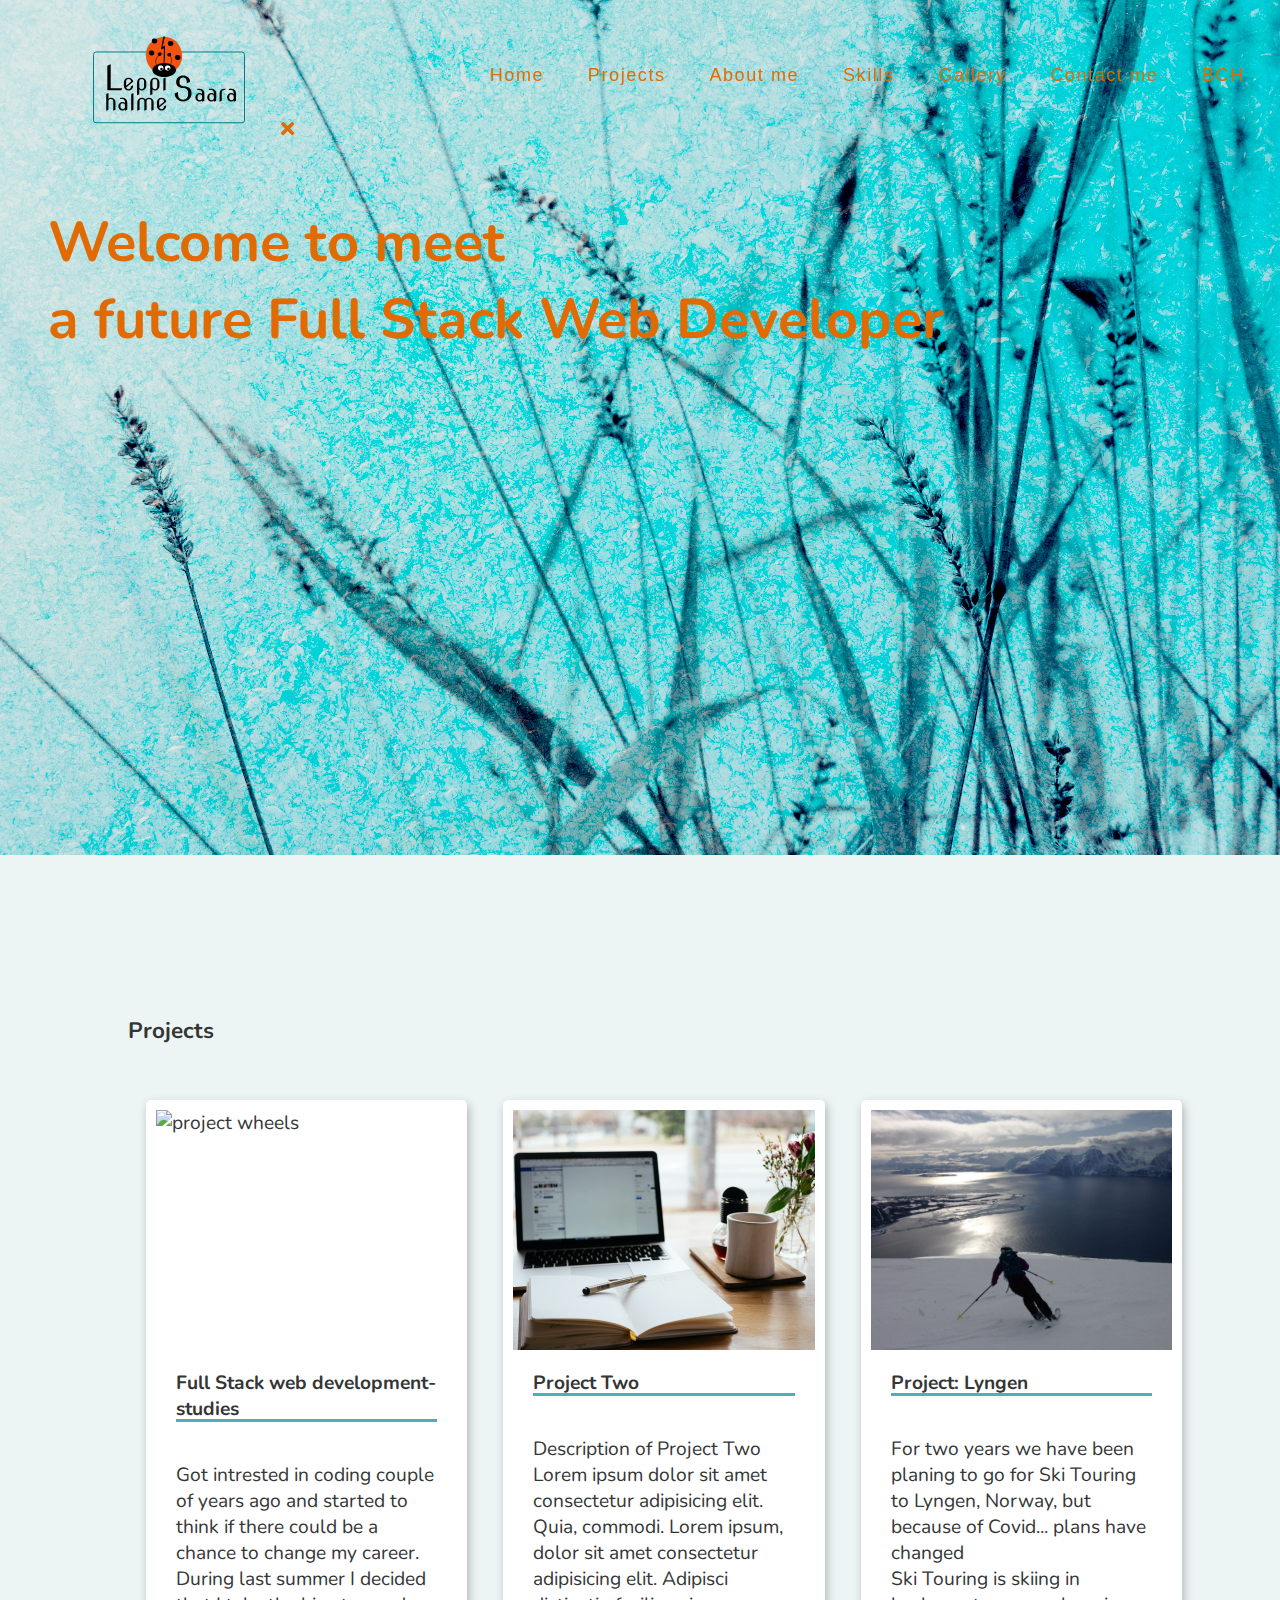
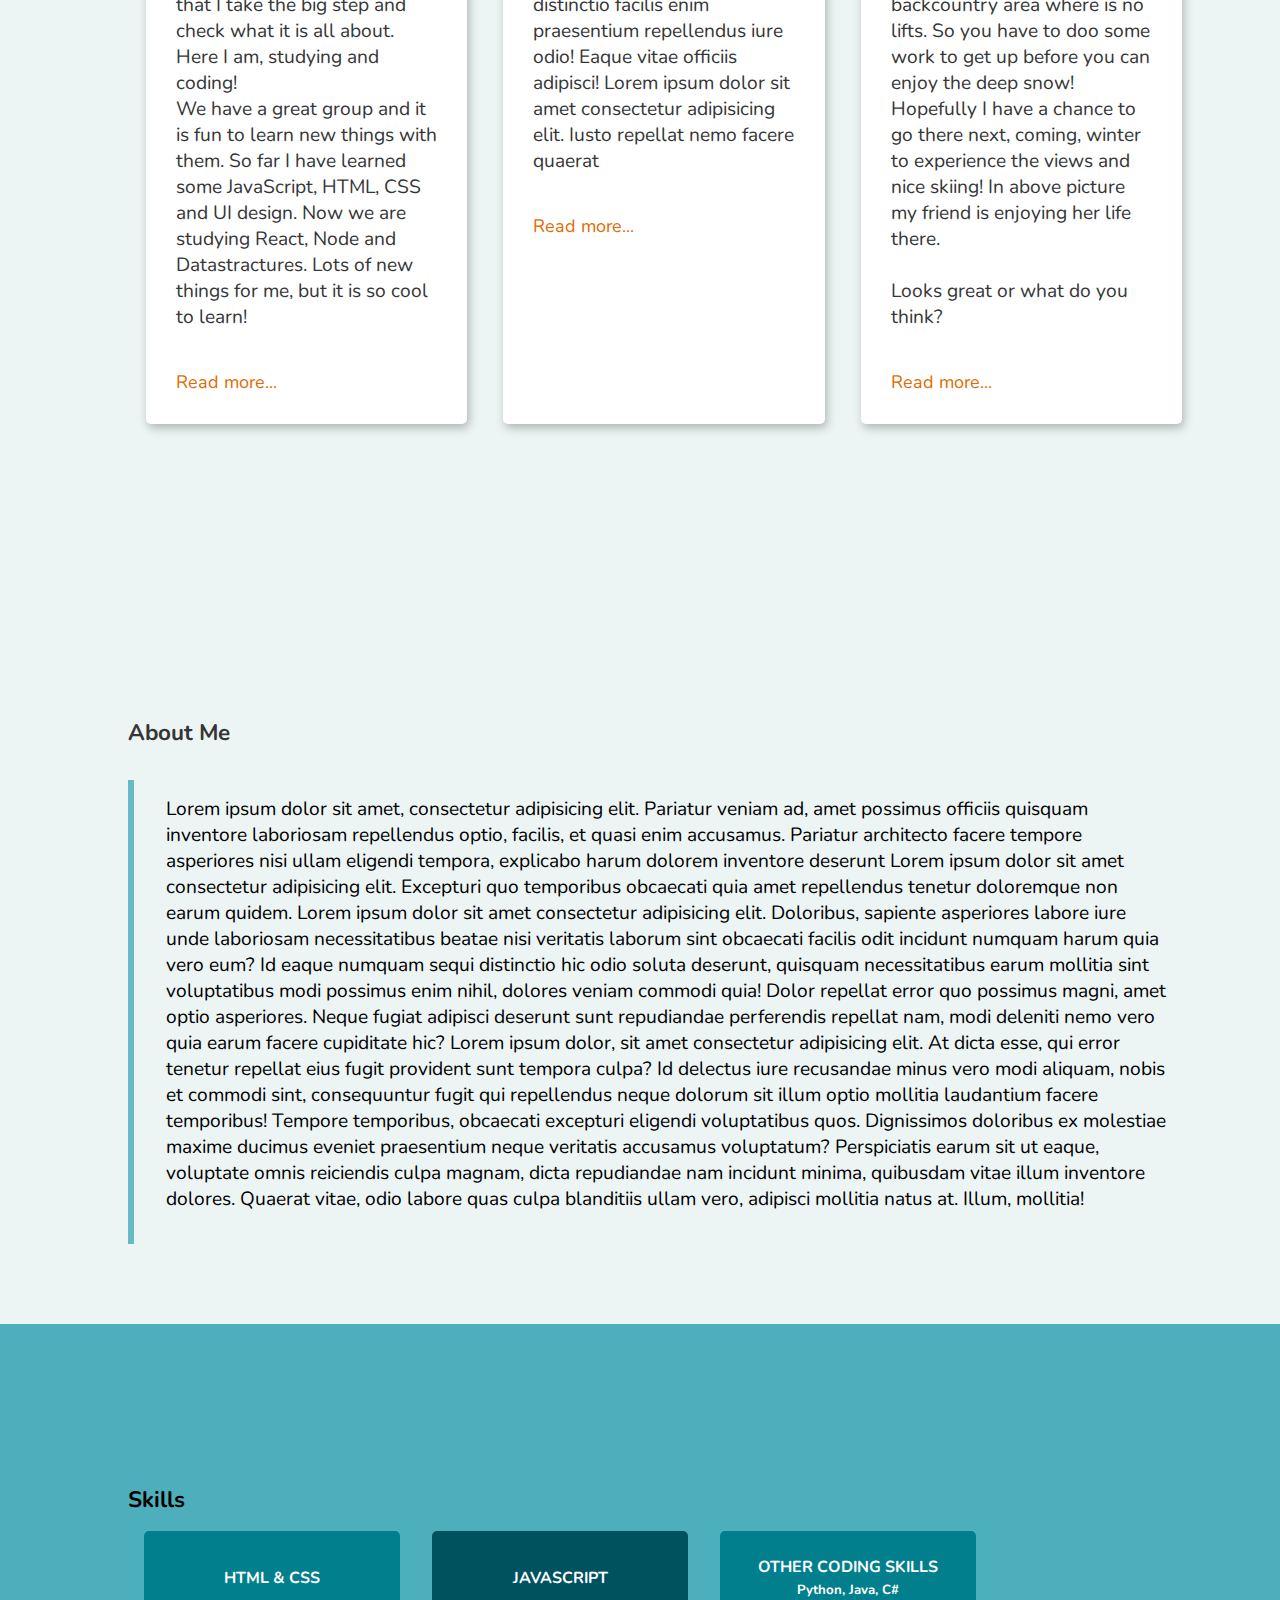
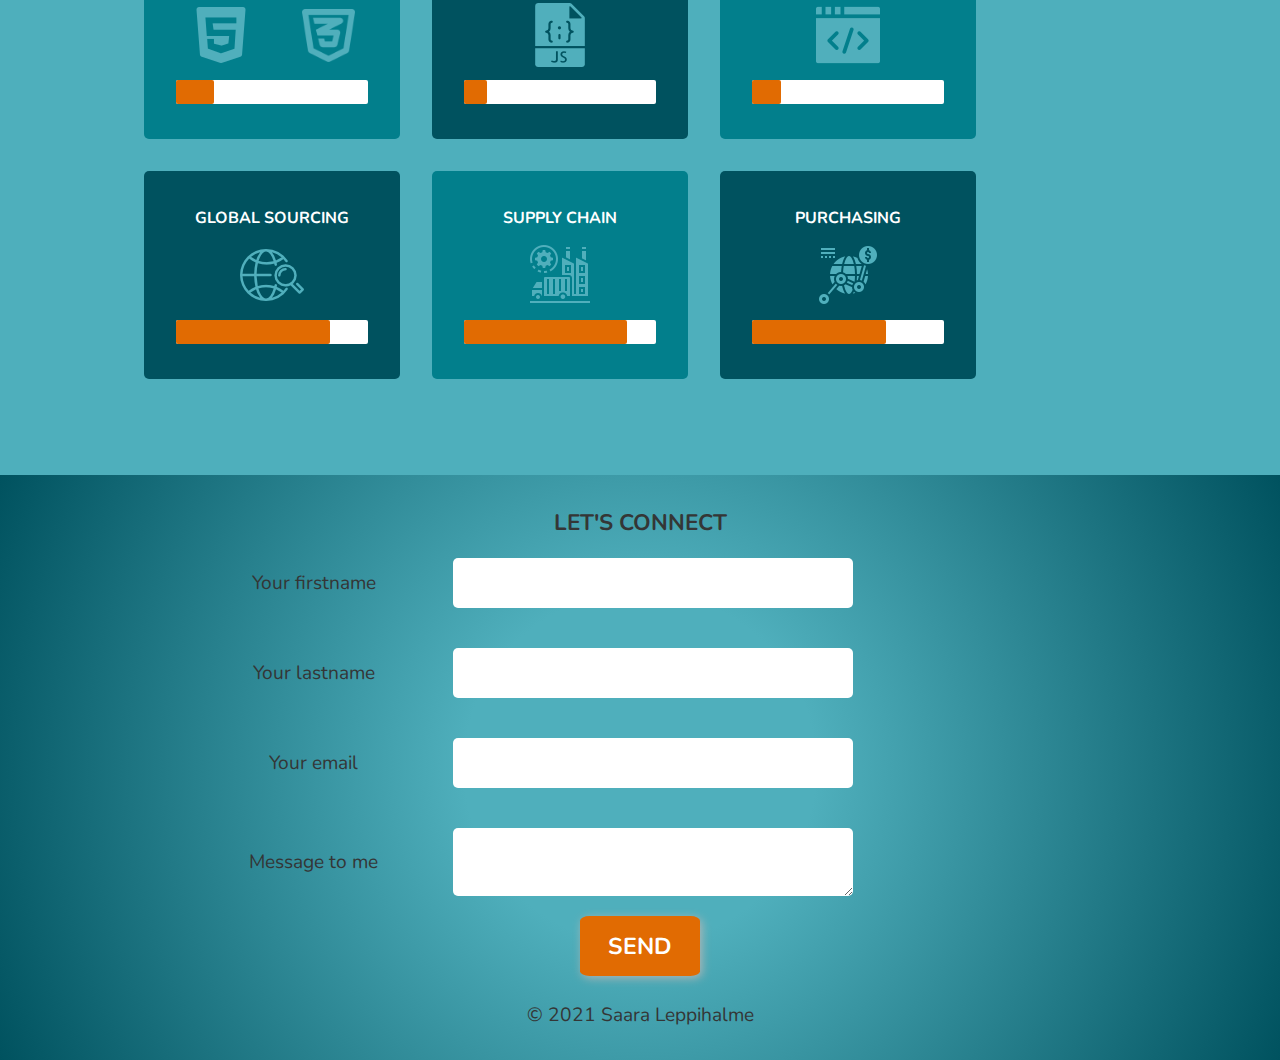
==== index.html @ 35b17d7c "lots of corrections" ====
<!DOCTYPE html>
<html lang="en">

<head>
    <meta charset="UTF-8" />
    <meta http-equiv="X-UA-Compatible" content="IE=edge" />
    <meta name="viewport" content="width=device-width, initial-scale=1.0">
    <link rel="stylesheet" href="style.css" />
    <link rel="shortcut icon" href="assets/logo/favicon_io (3)/favicon.ico" type="image/x-icon" />
    <link rel="apple-touch-icon" sizes="180x180" href="/apple-touch-icon.png">
    <link rel="icon" type="image/png" sizes="32x32" href="/favicon-32x32.png">
    <link rel="icon" type="image/png" sizes="16x16" href="/favicon-16x16.png">
    <link rel="manifest" href="/site.webmanifest">

    <link rel="stylesheet" href="https://cdnjs.cloudflare.com/ajax/libs/font-awesome/5.15.4/css/all.min.css">

    <link href="https://fonts.googleapis.com/icon?family=Material+Icons" rel="stylesheet">
    <link rel="preconnect" href="https://fonts.gstatic.com" crossorigin />
    <link href="https://fonts.googleapis.com/css2?family=Montserrat&family=Nunito:wght@400;700&display=swap"
        rel="stylesheet" />

    <title>Saara's Portfolio</title>
</head>

<body>

    <header id="top">
        <div class="container">
            <!-- ?? where container shoudl start ??
            Before or aftre main nav? Margit's after, but why?   -->
            <div class="main-nav" id="responsive-nav">

                <div class="logo">
                    <!--- **** add logo **** -->
                    <img class="logo-svg" src="./assets/logo/LeppiS_logo.svg" alt="Logo">

                    <span class="navbar-hamburger" id="navbar-symbol">
                        <i class="fas fa-bars"></i>
                    </span>
                    <span class="navbar-close" id="close-symbol"><i class="fas fa-times"></i></span>
                </div>

                <ul class="navigator" id="nav-ul">
                    <li><a href="#top">Home</a> </li>
                    <li><a href="#projects">Projects</a></li>
                    <li><a href="#abt-me">About me</a></li>
                    <li><a href="#skills">Skills</a></li>
                    <li><a href="gallery.html">Gallery</a></li>
                    <li><a href="#footer">Contact me</a></li>
                    <li><a href="https://www.bc.fi/" target="_blank">BCH</a></li>
                </ul>
            </div>
            <!-- ?? should container end here (now ends) ?? -->
            <div class="hero-banner">
                <h2 class="main-header">Welcome to meet <br>a future Full Stack Web Developer</h2>
            </div>
        </div>
    </header>

    <main>

        <!-- ?? should container start here or after projects section ?? -->
        <div class="container">
            <!-- ## PROJECTS part ## -->
            <section id="projects">
                <h3>
                    Projects
                </h3>
                <div class="project-cards">
                    <!-- named "content" in example  -->

                    <div class="card">

                        <img src="picturesPortfolio/pexels-markus-spiske-965345.jpg" alt="project wheels">
                        <h4>Full Stack web development-studies</h4>

                        <p>Got intrested in coding couple of years ago and started to think if there could be a chance
                            to change my career. During last summer I decided that I take the big step and check what
                            it is all about.<br>

                            Here I am, studying and coding!
                            <br>

                            We have a great group and it is fun to learn new things with them. So far I have learned
                            some JavaScript, HTML, CSS and UI design. Now we are studying React, Node and
                            Datastractures. Lots of new things for me, but it is so cool to learn!
                        </p>
                        <a href="#">Read more... </a>
                    </div>

                    <div class="card">
                        <img src="picturesPortfolio/nick-morrison-FHnnjk1Yj7Y-unsplash.jpg" alt="project wheels">
                        <h4>Project Two</h4>

                        <p>Description of Project Two
                            Lorem ipsum dolor sit amet consectetur adipisicing elit. Quia, commodi.
                            Lorem ipsum, dolor sit amet consectetur adipisicing elit. Adipisci distinctio facilis enim
                            praesentium repellendus iure odio! Eaque vitae officiis adipisci!
                            Lorem ipsum dolor sit amet consectetur adipisicing elit. Iusto repellat nemo facere quaerat
                        </p>
                        <a href="#">Read more... </a>
                    </div>

                    <div class="card">
                        <img src="./picturesPortfolio/IMG-20200202-WA0003.jpg" alt="skiing in Lyngen">
                        <h4>Project: Lyngen</h4>
                        <p>
                            For two years we have been planing to go for Ski Touring to Lyngen, Norway, but because of
                            Covid... plans
                            have changed<br>
                            Ski Touring is skiing in backcountry area where is no lifts. So you have to doo some work to
                            get up before you can enjoy the deep snow! <br>

                            Hopefully I have a chance to go there next, coming, winter to experience the views and
                            nice skiing!
                            In above picture my friend is enjoying her life there. <br><br> Looks great or what do you
                            think?
                        </p>
                        <a href="#">Read more... </a>
                    </div>

                </div>
            </section>

            <!-- ?? should container stop and start again, in this version not ??  -->
            <!-- ## ABOUT me section ##  -->

            <section id="abt-me">
                <h3>
                    About Me
                </h3>
                <div class="abt-txt">
                    <p> Lorem ipsum dolor sit amet, consectetur adipisicing elit. Pariatur veniam ad, amet possimus
                        officiis
                        quisquam inventore laboriosam repellendus optio, facilis, et quasi enim accusamus. Pariatur
                        architecto
                        facere tempore asperiores nisi ullam eligendi tempora, explicabo harum dolorem inventore
                        deserunt
                        Lorem ipsum dolor sit amet consectetur adipisicing elit. Excepturi quo temporibus obcaecati quia
                        amet
                        repellendus tenetur doloremque non earum quidem.
                        Lorem ipsum dolor sit amet consectetur adipisicing elit. Doloribus, sapiente asperiores labore
                        iure unde laboriosam necessitatibus beatae nisi veritatis laborum sint obcaecati facilis odit
                        incidunt numquam harum quia vero eum? Id eaque numquam sequi distinctio hic odio soluta
                        deserunt, quisquam necessitatibus earum mollitia sint voluptatibus modi possimus enim nihil,
                        dolores veniam commodi quia! Dolor repellat error quo possimus magni, amet optio asperiores.
                        Neque fugiat adipisci deserunt sunt repudiandae perferendis repellat nam, modi deleniti nemo
                        vero quia earum facere cupiditate hic?
                        Lorem ipsum dolor, sit amet consectetur adipisicing elit. At dicta esse, qui error tenetur
                        repellat eius fugit provident sunt tempora culpa? Id delectus iure recusandae minus vero modi
                        aliquam, nobis et commodi sint, consequuntur fugit qui repellendus neque dolorum sit illum optio
                        mollitia laudantium facere temporibus! Tempore temporibus, obcaecati excepturi eligendi
                        voluptatibus quos. Dignissimos doloribus ex molestiae maxime ducimus eveniet praesentium neque
                        veritatis accusamus voluptatum? Perspiciatis earum sit ut eaque, voluptate omnis reiciendis
                        culpa magnam, dicta repudiandae nam incidunt minima, quibusdam vitae illum inventore dolores.
                        Quaerat vitae, odio labore quas culpa blanditiis ullam vero, adipisci mollitia natus at. Illum,
                        mollitia!</p>
                </div>
            </section>

            <!-- ## SKILLS section  -->
            <section id="skills">
                <h3>
                    Skills
                </h3>
                <div class="skills-content">
                    <div class="skill-box">
                        <h5 class="item-1">HTML & CSS</h5>
                        <img class="icon item-2" src="assets/mycollection/png/005-html-5.png" alt="HTML logo">
                        <img class="icon item-4" id="CSS-icon" src="assets/mycollection/png/008-css-3.png"
                            alt="CSS logo">
                        <progress id="progress-value" value="20" max="100"></progress>
                    </div>
                    <div class="skill-box">
                        <h5 class="item-1">JAVASCRIPT</h5>
                        <img class="icon item-3" src="assets/mycollection/png/002-javascript.png"
                            alt="JaavaScript logo">

                        <progress id="progress-value" value="12" max="100"></progress>
                    </div>
                    <div class="skill-box">
                        <h5>OTHER CODING SKILLS <br><small>Python, Java, C#</small></h5>
                        <img class="icon item-3" src="assets/mycollection/png/001-coding.png" alt="CODE">
                        <progress id="progress-value" value="15" max="100">
                        </progress>
                    </div>
                    <div class="skill-box">
                        <h5>GLOBAL SOURCING</h5>
                        <img class="icon item-3" src="assets/mycollection/png/004-search-worldwide.png" alt="globe">
                        <progress id="progress-value" value="80" max="100">
                        </progress>
                    </div>
                    <div class="skill-box">
                        <h5>SUPPLY CHAIN</h5>
                        <img class="icon item-3" src="assets/mycollection/png/006-supply-chain-management.png"
                            alt="globe">
                        <progress id="progress-value" value="85" max="100">
                            <!-- copy from above   -->
                        </progress>
                    </div>
                    <div class="skill-box">
                        <h5>PURCHASING</h5>
                        <img class="icon item-3" src="assets/mycollection/png/003-international.png" alt="">
                        <progress id="progress-value" value="70" max="100">
                        </progress>
                    </div>
                </div>
            </section>
        </div>

    </main>

    <footer id="footer">

        <div class="container">

            <h3>LET'S CONNECT</h3>
            <form id="contact-form">
                <div class="form-group">
                    <label for="first-name">Your firstname</label>
                    <input type="text" id="first-name" />
                </div>
                <div class="form-group">
                    <label for="last-name">Your lastname</label>
                    <input type="text" id="last-name" />
                </div>
                <div class="form-group">
                    <label for="email">Your email</label>
                    <input type="email" id="email" />
                </div>
                <div class="form-group message">
                    <label for="yr-message">Message to me</label>
                    <textarea name="message" id="yr-message"></textarea>
                </div>
                <input type="submit" id="send-contact" value="SEND" />

            </form>
        </div>
        <span id="leppis">
            <img src="assets/favicon_io/favicon_io (1)/apple-touch-icon.png" alt="">
        </span>
        <p>
            © 2021 Saara Leppihalme
        </p>
        </div>

    </footer>
    <div class="back-top-wrap">
        <a href="#top" class="back-to-top"><i class="fas fa-chevron-up"></i></a>
    </div>
    <script type="text/javascript" src="portfolio.js"></script>
</body>

</html>
---- style.css ----
:root {
  --main-background-color: #ecf4f4;
  --white: #ffffff;
  --dk-white: #b0b5b5;
  --lt-white: #d5dbdb;
  --black: #343636;
  --secondary: #027f8c;
  --lt-secondary: #4eafbc;
  --lt-secondary-blur: rgba(78, 175, 188, 0.85);
  --dk-secondary: #00525f;
  --a1--complimentary: #e16b02;
}
* {
  margin: 0px;
  padding: 0px;
  box-sizing: border-box;
}

html {
  scroll-behavior: smooth;
}
body {
  background-color: var(--main-background-color);
  color: black;
  font-family: "Nunito", sans-serif;
  font-size: 1.2em;
}

a {
  text-decoration: none;
  color: var(--a1--complimentary);
  display: block;
  font-size: 18px;
  transition: all 0.3s;
}
a:hover {
  box-shadow: 0 0 10px white;
  font-size: 1.5rem;
  background-color: var(--white);
}

li {
  list-style-type: none;
}

input,
textarea,
button {
  font-family: "Nunito", sans-serif;
}
.container {
  /*
  max-width: 1200px;*/
  margin: 0 auto;
}

/* == == HEADER area == == */

header {
  background: url(picturesPortfolio/aaron-burden-Bpe_qXKhI0w-unsplash.jpg)
      no-repeat fixed center center/cover,
    url(picturesPortfolio/j-lee-OhWlmCiPhP4-unsplash.jpg) no-repeat fixed center
      center/cover;
  height: 95vh;
  background-blend-mode: color-burn;
}

.main-nav {
  font-family: "Zen Kurenaido", sans-serif;
  top: 0;
  width: 100%;
  left: 0;
  /*max-width: 1200; */
  position: fixed;
  display: flex;
  justify-content: space-between;
  align-items: center;
  z-index: 5;
  padding: 0 1rem;
  margin: 0 auto;
  color: var(--a1--complimentary);
  margin: 0 auto;
  /* == Check what overflow does == */
  overflow: hidden;
  transition: all 0.5s;
  /*backdrop-filter: blur(5px);*/
}

.navbar-hamburger {
  position: absolute;
  top: 20 px;
  right: 30px;
  cursor: pointer;
  color: var(--denim-yarn);
  font-size: 20px;
  display: none;
  transition: all 0.2s ease-in;
}

.bg {
  background-color: var(--main-background-color);
  padding-bottom: 0.2rem;
  color: black;
}
.bg a {
  color: var(--black);
}

header .container {
  position: relative;
  padding: 1rem;
  /*width: 100%;*/
  display: flex;
  flex-wrap: wrap;
  justify-content: space-between;
  align-items: center;
}

.active {
  display: block;
}

/* ===  BACK TO TOP BUTTON === */
.back-to-top {
  position: fixed;
  bottom: 4rem;
  right: 1rem;
  z-index: 10;
  size: 3rem;
  border: none;
  outline: none;
  text-align: center;
  justify-content: center;
  height: 4rem;
  width: 4rem;
  background-color: white;
  border-radius: 50%;
  cursor: pointer;
  animation-name: pulse;
  animation-duration: 0.8s;
  animation-iteration-count: 2;
  animation-timing-function: linear;
  display: none;
}
.fa-chevron-up {
  position: absolut;
  font-size: 3.5rem;
  color: var(--secondary);
}
.back-to-top:hover {
  border-radius: 50%;
  box-shadow: 0 0 10px var(--dk-white);
}

@keyframes pulse {
  0% {
    transform: scale(1);
  }
  50% {
    transform: scale(1.3);
  }
  100% {
    transform: scale(1);
  }
}

/* -- tällä navigaation liitää omaksi blokiksi -- */
li {
  display: inline-block;
  font-size: 16px;
  padding: 0 1.2rem;
  letter-spacing: 0.1rem;
}
li a {
  text-decoration: none;
}

.logo {
  padding: 1.2em 2em 0.5em 4em;
}

/* == == HERO_BANNER area == == */
.hero-banner {
  height: 95vh;
  display: flex;
  justify-content: center;
  align-items: flex-start;
}
.hero-banner h2 {
  font-size: 3.5rem;

  position: relative;
  top: 60px;
  padding: 8rem 2rem 2rem 2rem;
  color: var(--a1--complimentary);
}

/* == == SECTIONS == == */

section {
  padding: 10rem 5rem 5rem 8rem;
  min-height: 25rem;
}

/* == == PROJECTS part == == */

#projects {
  background-color: var(--main-background-color);
  color: var(--black);
}
.project-cards {
  display: flex;
  justify-content: space-around;
  flex-wrap: wrap; /* not in example*/
  margin: 5% 0%;
}

.card {
  background-color: var(--white);
  box-shadow: 2px 4px 10px var(--dk-white);
  width: 30%;
  min-width: 20rem;
  display: flex;
  flex-direction: column;
  border: none;

  padding: 10px;
  border-radius: 5px;
  transition: all 0.2s;
}

.card:hover {
  box-shadow: 4px 6px 25px var(--dk-white);
}
.card img {
  border: 0;
  height: 240px;
  width: 100%;
  object-fit: cover;
}

.card h4,
.card p,
.card a {
  margin: 20px;
}
.card a {
  color: var(--a1--complimentary);
}
.card h4 {
  position: relative;
  color: var(--black);
}

.card h4::after {
  content: "";
  position: absolute;
  border-bottom: 3px solid;
  border-color: var(--lt-secondary);
  width: 100%;
  height: 4px;
  bottom: 0;
  left: 0;
}

/* == == ABOUT me area == == */

#abt-me img {
  float: right;
  margin-left: 2rem;
  width: 200px;
}
#abt-me h3 {
  color: var(--black);
  padding-bottom: 2rem;
}
.abt-txt {
  padding: 2rem;
  padding-top: 1rem;
  border-left: 6px solid var(--lt-secondary-blur);
}

/* == == SKILLS area == == */

#skills {
  background-color: var(--lt-secondary);
}

.skills-content {
  display: flex;
  flex-flow: row wrap;
}

.skill-box {
  display: grid;
  grid-template-columns: auto 10% auto;
  grid-template-rows: 30px auto 30px;
  column-gap: 2px;
  row-gap: 10px;
  justify-items: center;
  background-color: var(--secondary);
  color: var(--white);
  padding: 2rem;
  border-radius: 5px;
  text-align: center;
  align-items: center;
  justify-items: center;
  margin: 1rem;
}
.skill-box:nth-child(2n) {
  color: var(--white);
  background-color: var(--dk-secondary);
}

.skill-box h5 {
  grid-column-start: 1;
  grid-column-end: span 3;
  grid-row-start: 1;
  grid-row-end: span 1;
}
#CSS-icon {
  height: 3.3rem;
}
.skill-box img {
  filter: invert(62%) sepia(38%) saturate(486%) hue-rotate(139deg)
    brightness(91%) contrast(100%);
}

.item-2 {
  grid-column-start: 1;
  grid-column-end: span 1;
  grid-row-start: 2;
  grid-row-end: span 1;
}
.item-3 {
  grid-column-start: 2;
  grid-column-end: span 1;
  grid-row-start: 2;
  grid-row-end: span 1;
}
.item-4 {
  grid-column-start: 3;
  grid-column-end: span 1;
  grid-row-start: 2;
  grid-row-end: span 1;
}
#progress-value {
  grid-column-start: 1;
  grid-column-end: span 3;
  grid-row-start: 3;
  grid-row-end: span 1;
}
progress[value] {
  height: 1.5rem;
  -webkit-appearance: none;
  appearance: none;
  background: transparent;
}
progress[value]::-webkit-progress-bar {
  background-color: white;
  border-radius: 2px;
}
progress[value]::-webkit-progress-value {
  background: var(--a1--complimentary);
  border-radius: 2px;
  background-size: 35px 20px, 100% 100%, 100% 100%;
}

/* === FOOTER STUFF === */
footer {
  background: rgb(79, 175, 188);
  background: radial-gradient(
    circle,
    rgba(79, 175, 188, 1) 25%,
    rgba(0, 82, 95, 1) 100%
  );

  color: var(--black);
  text-align: center;
  padding: 2rem;
}

#contact-form {
  width: 100%;
  display: flex;
  flex-direction: column;
  align-items: center;
}
.form-group {
  padding: 20px;
  width: 80%;
  display: flex;
  align-items: center;
}

/* footer form {
  width: 320px;
  margin: 20px auto;
} */
label {
  display: inline-block;
  width: 30%;
  /*align-items: center;*/
}

input,
textarea {
  font-family: "Nunito", sans-serif;
  padding: 1rem;
  border-radius: 5px;
  border: none;
  box-shadow: 2px 5px 10px var(--denim-mid-blue);
  width: 400px;
}
input:focus,
textarea:focus {
  outline: none;

  box-shadow: 0 0 8px var(--dk-secondary);
}
.message label {
  justify-self: center;
}
#send-contact {
  background-color: var(--a1--complimentary);

  color: var(--white);
  font-weight: bolder;
  border-radius: 8%;
  border-color: none;
  width: 120px;
  height: 60px;
  padding: 2px;
  font-size: 1.2em;
  box-shadow: 2px 2px 10px var(--dk-white);
  transition: all 0.3s;
}
#send-contact:hover {
  height: 65px;
  width: 130px;
  box-shadow: 4px 4px 30px var(--white);
}
.menu-icon {
  position: absolute;
  top: 3rem;
  right: 1rem;
  display: none;
  width: 4rem;
}

/* navigation menu bar fr mobile */

/* ==== MULTIMEDIA SETTINGS ==== */
@media (max-width: 899px) {
  .main-nav {
    flex-direction: column;
    /*align-items: flex-start;*/
  }
  .logo {
    justify-self: center;
    padding-top: 0.8em;
    padding-bottom: 0;
  }
  ul {
    align-self: center;
  }
  li {
    display: inline-block;
    padding: 0.5rem;
  }
  .hero-banner h2 {
    top: 150px;
    font-size: 3rem;
  }
  .box {
    padding: 1rem;
    margin: 1rem;
  }

  .skills-content {
    flex-wrap: wrap;
  }
}
@media (max-width: 576px) {
  ul {
    width: 60%;
  }
  li {
    display: block;
    text-align: center;
    padding: 0.8rem 0rem;
  }
  li a {
    font-size: 1.4rem;
  }

  .navbar-hamburger {
    position: absolute;
    top: 1.5rem;
    right: 1rem;
    display: block;
  }
  .menu-icon {
    display: block;
  }

  .skills-content {
    justify-content: space-around;
  }

  .hero-banner h2 {
    font-size: 2rem;
    top: 30vh;
    position: relative;
  }

  .hero-banner {
    height: 90vh;
  }
  section {
    padding: 2rem;
  }
  .project-cards {
    flex-direction: column;
    margin-top: 2em;
  }
  .card {
    width: 100%;
  }
  input,
  textarea,
  label {
    width: 100%;
  }
  .form-group {
    padding: 0.5rem;
    flex-direction: column;
    align-items: center;
  }
  label {
    margin-bottom: 0.5rem;
  }
}
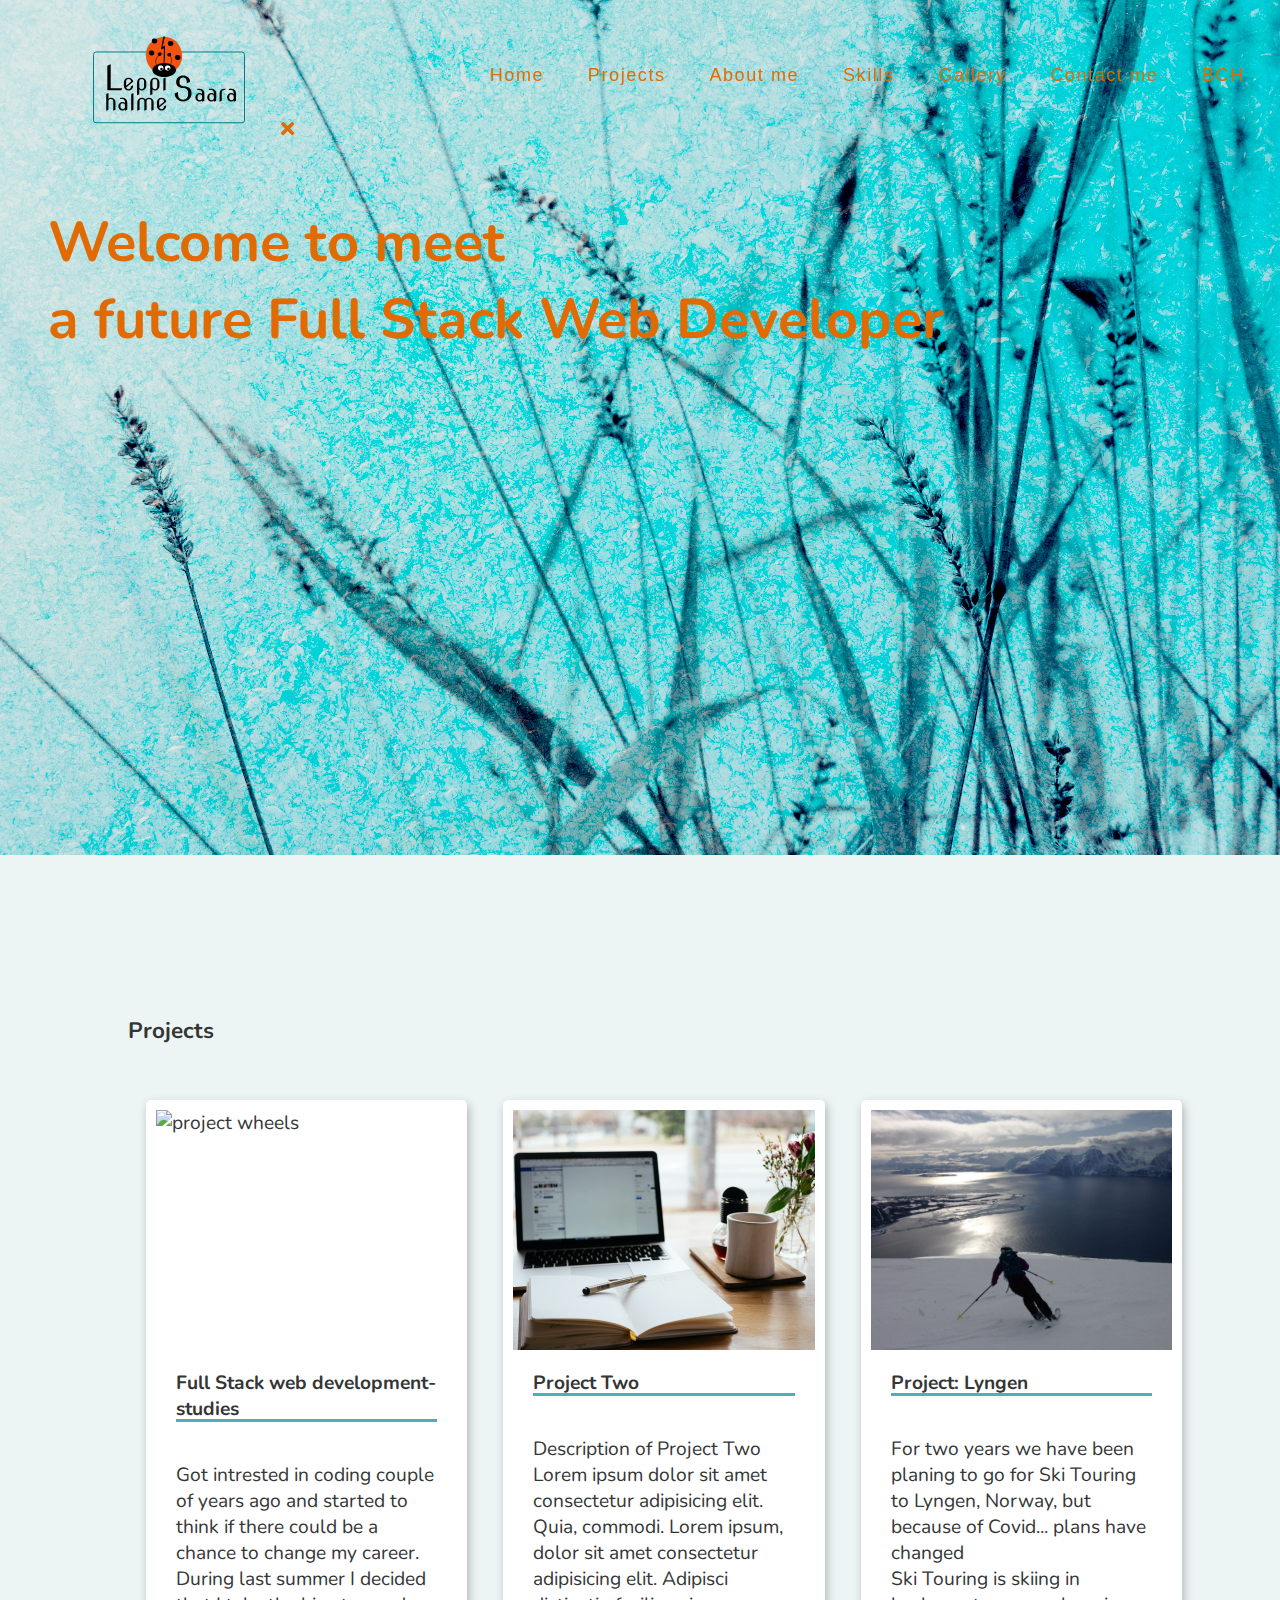
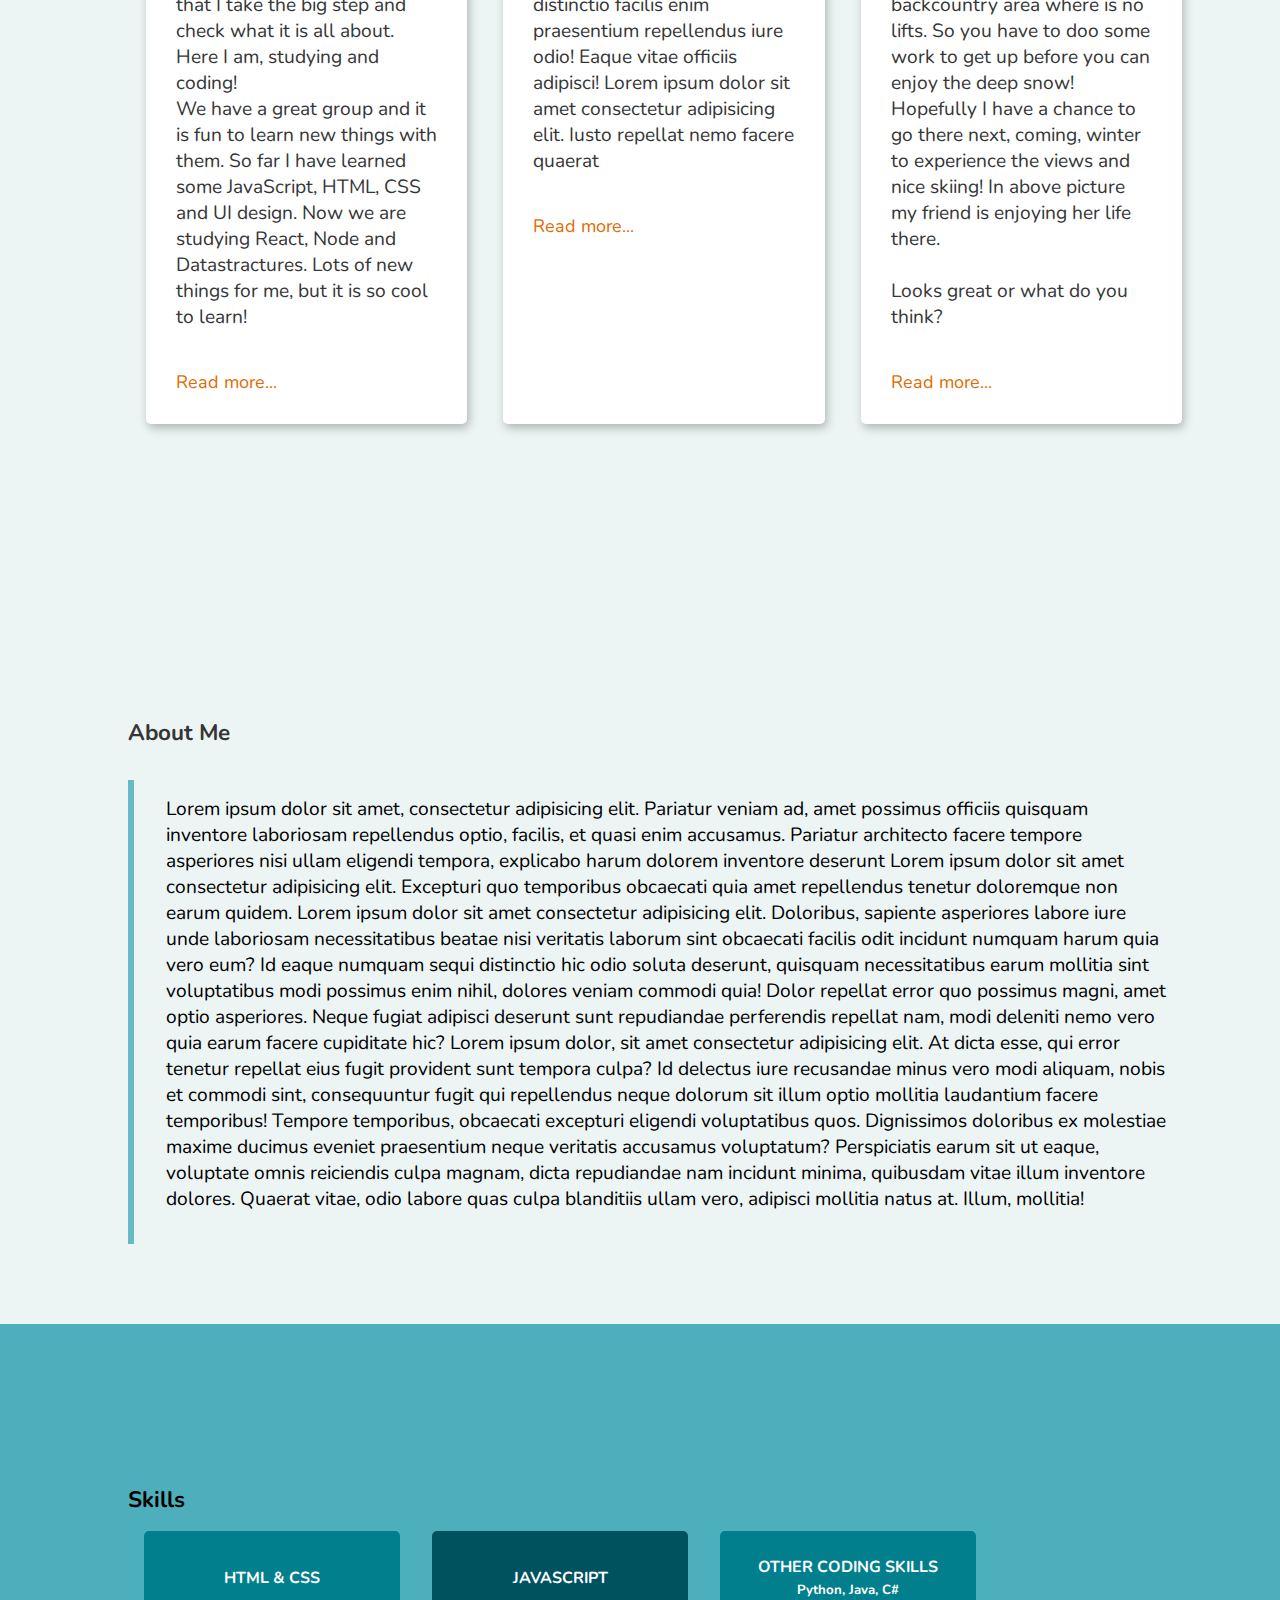
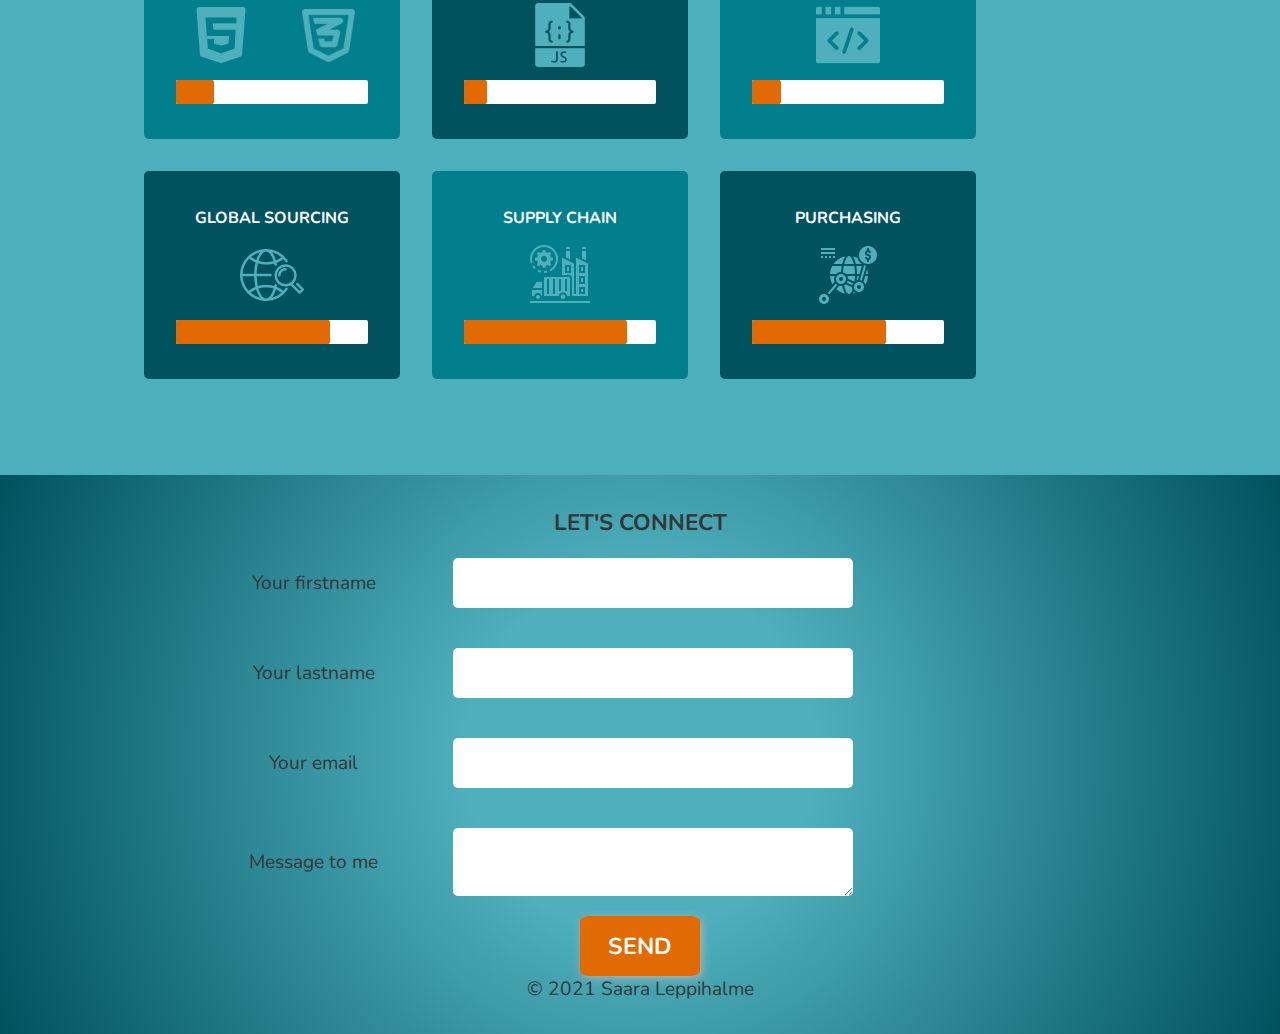
==== commit c7f7a26c: "cleaned content and unused stuff" ====
--- a/index.html
+++ b/index.html
@@ -7,9 +7,9 @@
     <meta name="viewport" content="width=device-width, initial-scale=1.0">
     <link rel="stylesheet" href="style.css" />
     <link rel="shortcut icon" href="assets/logo/favicon_io (3)/favicon.ico" type="image/x-icon" />
-    <link rel="apple-touch-icon" sizes="180x180" href="/apple-touch-icon.png">
-    <link rel="icon" type="image/png" sizes="32x32" href="/favicon-32x32.png">
-    <link rel="icon" type="image/png" sizes="16x16" href="/favicon-16x16.png">
+    <link rel="apple-touch-icon" sizes="180x180" href="/assets/logo/favicon_io (3)/apple-touch-icon.png">
+    <link rel="icon" type="image/png" sizes="16x16" href="./assets/logo/favicon_io (3)/favicon-16x16.png">
+    <link rel="icon" type="image/png" sizes="32x32" href="/assets/logo/favicon_io (3)/favicon-32x32.png">
     <link rel="manifest" href="/site.webmanifest">
 
     <link rel="stylesheet" href="https://cdnjs.cloudflare.com/ajax/libs/font-awesome/5.15.4/css/all.min.css">
@@ -26,12 +26,9 @@
 
     <header id="top">
         <div class="container">
-            <!-- ?? where container shoudl start ??
-            Before or aftre main nav? Margit's after, but why?   -->
             <div class="main-nav" id="responsive-nav">
 
                 <div class="logo">
-                    <!--- **** add logo **** -->
                     <img class="logo-svg" src="./assets/logo/LeppiS_logo.svg" alt="Logo">
 
                     <span class="navbar-hamburger" id="navbar-symbol">
@@ -47,7 +44,7 @@
                     <li><a href="#skills">Skills</a></li>
                     <li><a href="gallery.html">Gallery</a></li>
                     <li><a href="#footer">Contact me</a></li>
-                    <li><a href="https://www.bc.fi/" target="_blank">BCH</a></li>
+                    <li><a href="https://www.bc.fi/" target="_blank" rel="noreferrer">BCH</a></li>
                 </ul>
             </div>
             <!-- ?? should container end here (now ends) ?? -->
@@ -58,8 +55,6 @@
     </header>
 
     <main>
-
-        <!-- ?? should container start here or after projects section ?? -->
         <div class="container">
             <!-- ## PROJECTS part ## -->
             <section id="projects">
@@ -67,10 +62,7 @@
                     Projects
                 </h3>
                 <div class="project-cards">
-                    <!-- named "content" in example  -->
-
                     <div class="card">
-
                         <img src="picturesPortfolio/pexels-markus-spiske-965345.jpg" alt="project wheels">
                         <h4>Full Stack web development-studies</h4>
 
@@ -236,9 +228,6 @@
 
             </form>
         </div>
-        <span id="leppis">
-            <img src="assets/favicon_io/favicon_io (1)/apple-touch-icon.png" alt="">
-        </span>
         <p>
             © 2021 Saara Leppihalme
         </p>
--- a/style.css
+++ b/style.css
@@ -4,6 +4,7 @@
   --dk-white: #b0b5b5;
   --lt-white: #d5dbdb;
   --black: #343636;
+  --black-black: #000000;
   --secondary: #027f8c;
   --lt-secondary: #4eafbc;
   --lt-secondary-blur: rgba(78, 175, 188, 0.85);
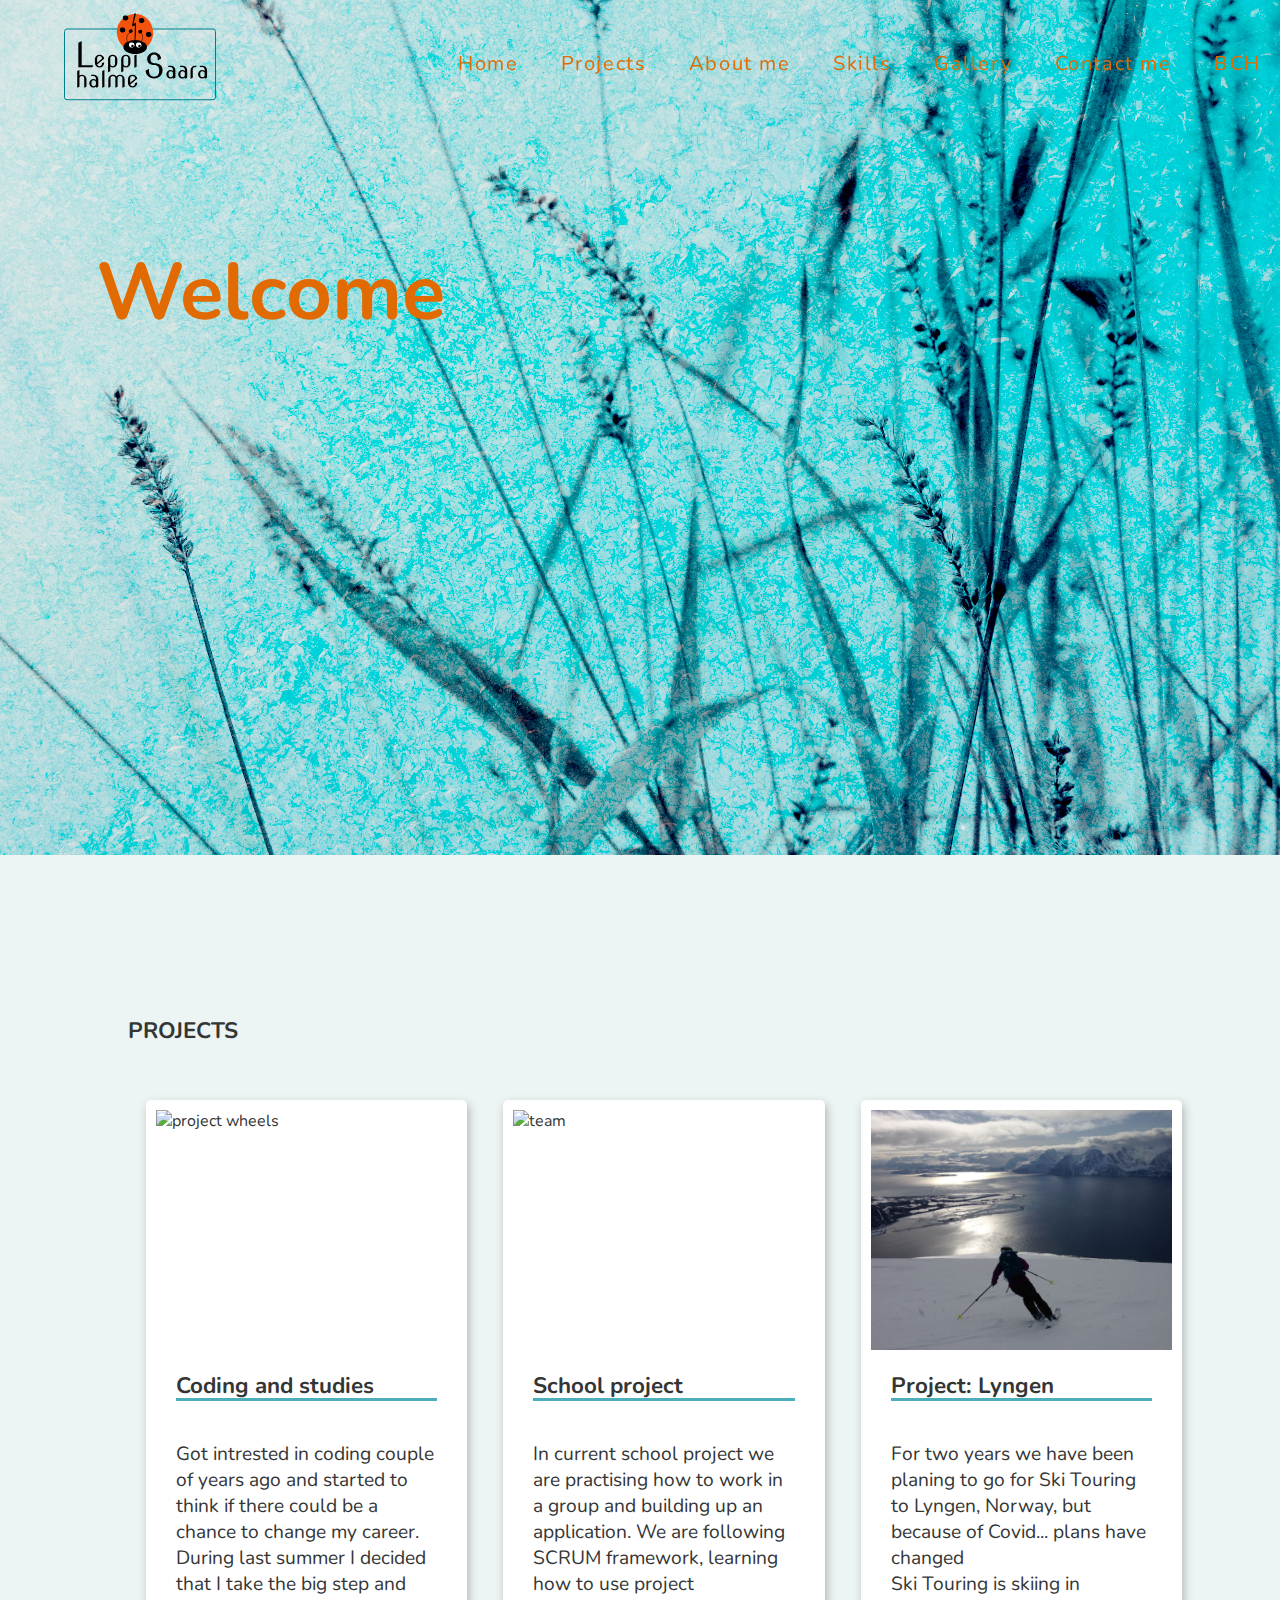
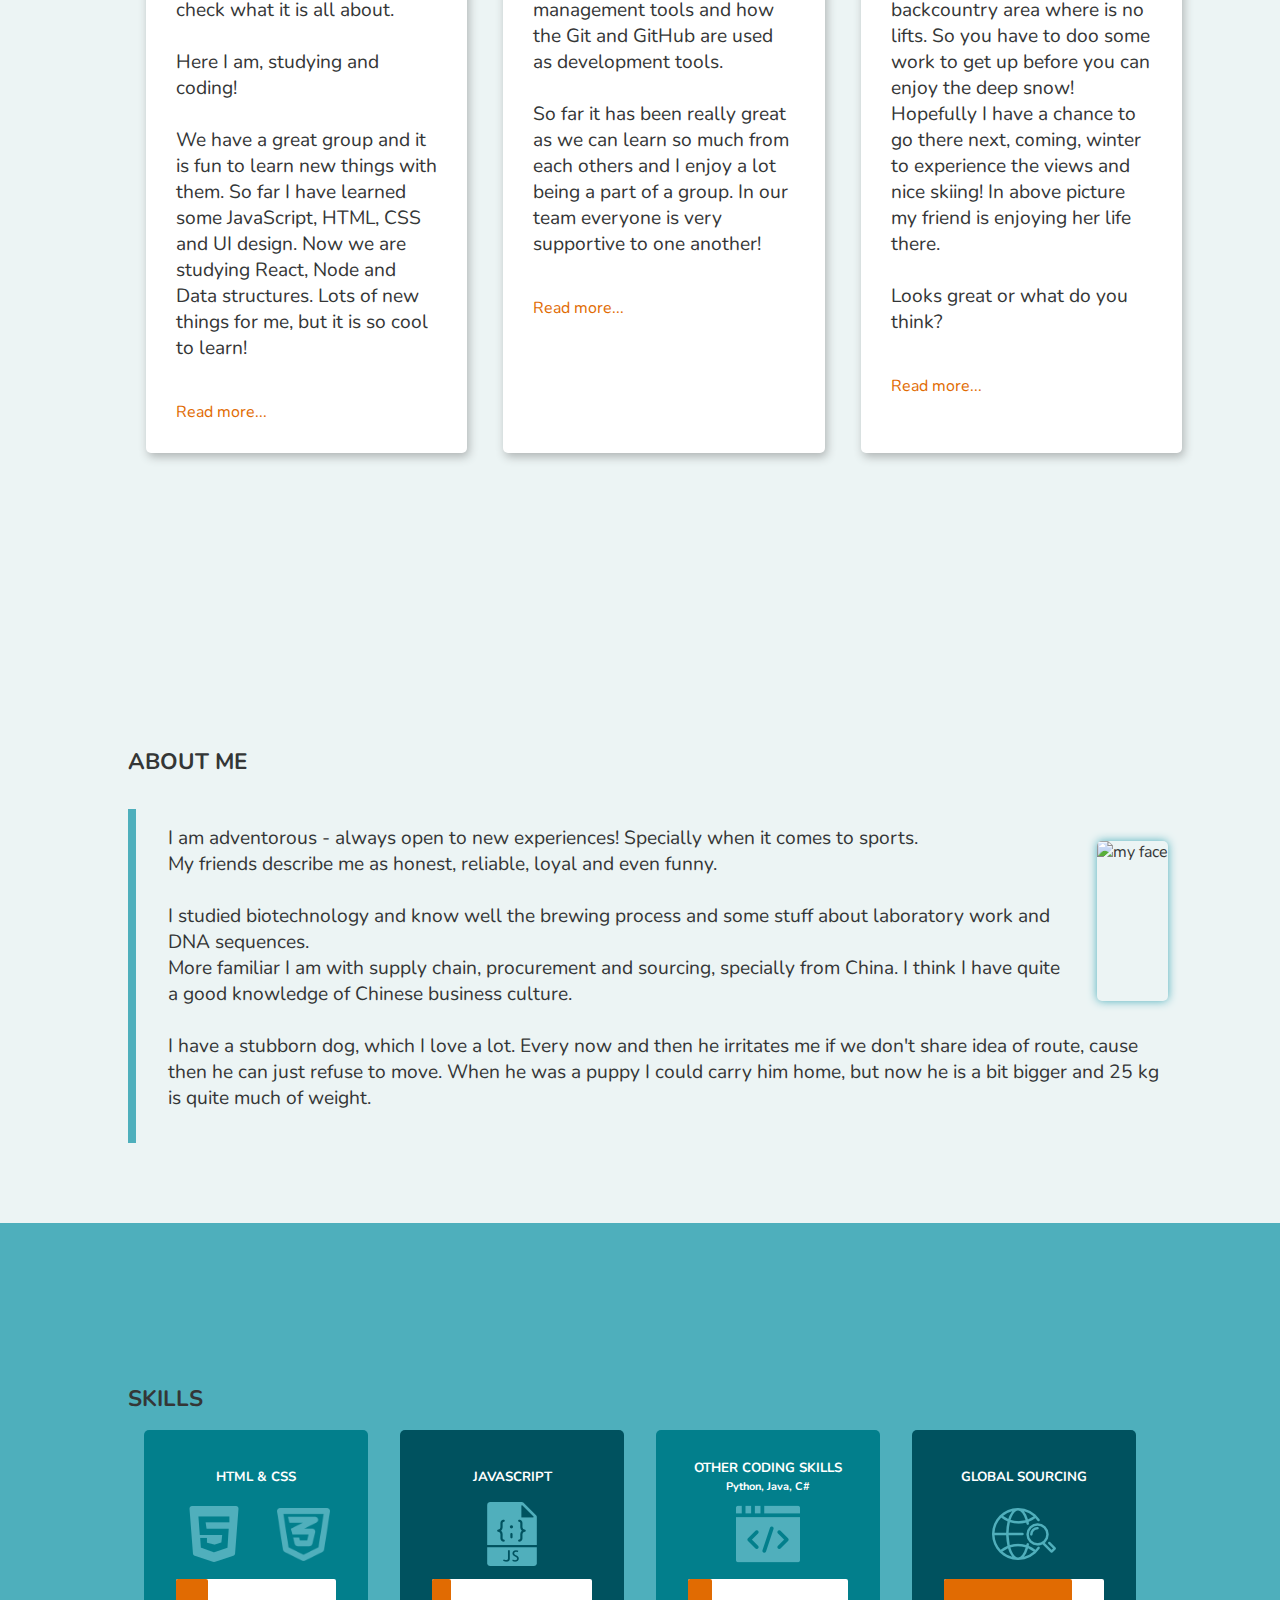
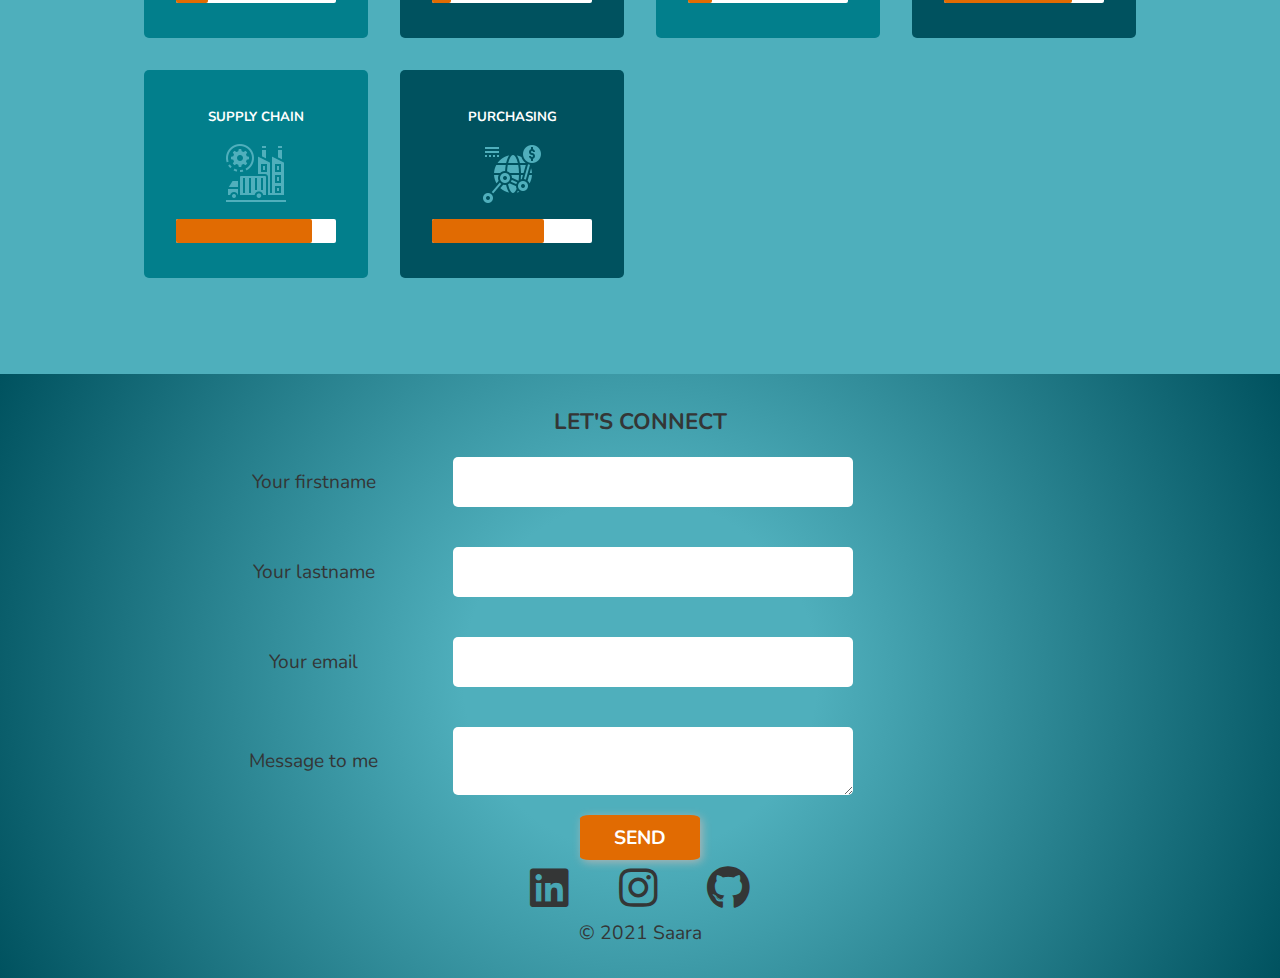
==== commit ef9d5edb: "adding animation, size adjustments, media adjustments" ====
--- a/index.html
+++ b/index.html
@@ -16,25 +16,21 @@
 
     <link href="https://fonts.googleapis.com/icon?family=Material+Icons" rel="stylesheet">
     <link rel="preconnect" href="https://fonts.gstatic.com" crossorigin />
-    <link href="https://fonts.googleapis.com/css2?family=Montserrat&family=Nunito:wght@400;700&display=swap"
-        rel="stylesheet" />
-
+    <link rel="preconnect" href="https://fonts.googleapis.com">
+    <link rel="preconnect" href="https://fonts.gstatic.com" crossorigin>
+    <link href="https://fonts.googleapis.com/css2?family=Nunito:wght@400;800&display=swap" rel="stylesheet">
     <title>Saara's Portfolio</title>
 </head>
 
 <body>
-
     <header id="top">
         <div class="container">
-            <div class="main-nav" id="responsive-nav">
-
+            <div class="main-nav">
                 <div class="logo">
                     <img class="logo-svg" src="./assets/logo/LeppiS_logo.svg" alt="Logo">
-
                     <span class="navbar-hamburger" id="navbar-symbol">
                         <i class="fas fa-bars"></i>
                     </span>
-                    <span class="navbar-close" id="close-symbol"><i class="fas fa-times"></i></span>
                 </div>
 
                 <ul class="navigator" id="nav-ul">
@@ -47,9 +43,10 @@
                     <li><a href="https://www.bc.fi/" target="_blank" rel="noreferrer">BCH</a></li>
                 </ul>
             </div>
-            <!-- ?? should container end here (now ends) ?? -->
+
             <div class="hero-banner">
-                <h2 class="main-header">Welcome to meet <br>a future Full Stack Web Developer</h2>
+                <h2 class="main-header">Welcome </h2>
+                <h2 class="main-header second">to see my portfolio</h2>
             </div>
         </div>
     </header>
@@ -64,31 +61,33 @@
                 <div class="project-cards">
                     <div class="card">
                         <img src="picturesPortfolio/pexels-markus-spiske-965345.jpg" alt="project wheels">
-                        <h4>Full Stack web development-studies</h4>
+                        <h4>Coding and studies</h4>
 
                         <p>Got intrested in coding couple of years ago and started to think if there could be a chance
                             to change my career. During last summer I decided that I take the big step and check what
                             it is all about.<br>
-
+                            <br>
                             Here I am, studying and coding!
                             <br>
+                            <br>
 
                             We have a great group and it is fun to learn new things with them. So far I have learned
                             some JavaScript, HTML, CSS and UI design. Now we are studying React, Node and
-                            Datastractures. Lots of new things for me, but it is so cool to learn!
+                            Data structures. Lots of new things for me, but it is so cool to learn!
                         </p>
                         <a href="#">Read more... </a>
                     </div>
 
                     <div class="card">
-                        <img src="picturesPortfolio/nick-morrison-FHnnjk1Yj7Y-unsplash.jpg" alt="project wheels">
-                        <h4>Project Two</h4>
-
-                        <p>Description of Project Two
-                            Lorem ipsum dolor sit amet consectetur adipisicing elit. Quia, commodi.
-                            Lorem ipsum, dolor sit amet consectetur adipisicing elit. Adipisci distinctio facilis enim
-                            praesentium repellendus iure odio! Eaque vitae officiis adipisci!
-                            Lorem ipsum dolor sit amet consectetur adipisicing elit. Iusto repellat nemo facere quaerat
+                        <img src="picturesPortfolio/noah-naf-d3qemhQ7Mpg-unsplash.jpg" alt="team">
+                        <h4>School project</h4>
+
+                        <p>In current school project we are practising how to work in a group and building up an
+                            application. We are following SCRUM framework, learning how to use project management
+                            tools and how the Git and GitHub are used as development tools.
+                            <br><br> So far it has been really
+                            great as we can learn so much from each others and I enjoy a lot being a part of a group.
+                            In our team everyone is very supportive to one another!
                         </p>
                         <a href="#">Read more... </a>
                     </div>
@@ -121,32 +120,23 @@
                 <h3>
                     About Me
                 </h3>
+                <img src="/picturesPortfolio/profile_pic.jpg" alt="my face">
                 <div class="abt-txt">
-                    <p> Lorem ipsum dolor sit amet, consectetur adipisicing elit. Pariatur veniam ad, amet possimus
-                        officiis
-                        quisquam inventore laboriosam repellendus optio, facilis, et quasi enim accusamus. Pariatur
-                        architecto
-                        facere tempore asperiores nisi ullam eligendi tempora, explicabo harum dolorem inventore
-                        deserunt
-                        Lorem ipsum dolor sit amet consectetur adipisicing elit. Excepturi quo temporibus obcaecati quia
-                        amet
-                        repellendus tenetur doloremque non earum quidem.
-                        Lorem ipsum dolor sit amet consectetur adipisicing elit. Doloribus, sapiente asperiores labore
-                        iure unde laboriosam necessitatibus beatae nisi veritatis laborum sint obcaecati facilis odit
-                        incidunt numquam harum quia vero eum? Id eaque numquam sequi distinctio hic odio soluta
-                        deserunt, quisquam necessitatibus earum mollitia sint voluptatibus modi possimus enim nihil,
-                        dolores veniam commodi quia! Dolor repellat error quo possimus magni, amet optio asperiores.
-                        Neque fugiat adipisci deserunt sunt repudiandae perferendis repellat nam, modi deleniti nemo
-                        vero quia earum facere cupiditate hic?
-                        Lorem ipsum dolor, sit amet consectetur adipisicing elit. At dicta esse, qui error tenetur
-                        repellat eius fugit provident sunt tempora culpa? Id delectus iure recusandae minus vero modi
-                        aliquam, nobis et commodi sint, consequuntur fugit qui repellendus neque dolorum sit illum optio
-                        mollitia laudantium facere temporibus! Tempore temporibus, obcaecati excepturi eligendi
-                        voluptatibus quos. Dignissimos doloribus ex molestiae maxime ducimus eveniet praesentium neque
-                        veritatis accusamus voluptatum? Perspiciatis earum sit ut eaque, voluptate omnis reiciendis
-                        culpa magnam, dicta repudiandae nam incidunt minima, quibusdam vitae illum inventore dolores.
-                        Quaerat vitae, odio labore quas culpa blanditiis ullam vero, adipisci mollitia natus at. Illum,
-                        mollitia!</p>
+                    <p> I am adventorous - always open to new experiences! Specially when it comes to sports. <br>
+                        My friends describe me as honest, reliable, loyal and even funny. <br>
+                        <br>
+                        I studied biotechnology and know well the brewing process and some stuff about laboratory work
+                        and DNA sequences. <br>
+                        More familiar I am with supply chain, procurement and sourcing, specially from China. I think I
+                        have quite a good knowledge of Chinese business culture.
+                        <br><br>
+                        I have a stubborn dog, which I love a lot. Every now and then he irritates me if we don't share
+                        idea of route, cause then he can just refuse to move. When he was a puppy I could carry him
+                        home,
+                        but
+                        now he is a bit bigger and 25 kg is quite much of weight.
+                    </p>
+
                 </div>
             </section>
 
@@ -225,11 +215,22 @@
                     <textarea name="message" id="yr-message"></textarea>
                 </div>
                 <input type="submit" id="send-contact" value="SEND" />
-
+                <div class="social-media">
+                    <a href="https://linkedin.com/in/saara-leppihalme" target="_blank" rel="noreferrer"><i
+                            class="fab fa-linkedin"></i></a>
+
+                    <a href="https://www.instagram.com/indys_igloo/?hl=en" target="_blank" rel="noreferrer"><i
+                            class="fab fa-instagram"></i></a>
+                    <a href="https://github.com/SaaraLeppis" target="_blank" rel="noreferrer"><i
+                            class="fab fa-github"></i>
+                    </a>
+                </div>
             </form>
-        </div>
+
+        </div>
+
         <p>
-            © 2021 Saara Leppihalme
+            © 2021 Saara
         </p>
         </div>
 
--- a/style.css
+++ b/style.css
@@ -22,22 +22,12 @@
 }
 body {
   background-color: var(--main-background-color);
-  color: black;
+  color: var(--black);
   font-family: "Nunito", sans-serif;
-  font-size: 1.2em;
 }
 
 a {
   text-decoration: none;
-  color: var(--a1--complimentary);
-  display: block;
-  font-size: 18px;
-  transition: all 0.3s;
-}
-a:hover {
-  box-shadow: 0 0 10px white;
-  font-size: 1.5rem;
-  background-color: var(--white);
 }
 
 li {
@@ -54,7 +44,22 @@
   max-width: 1200px;*/
   margin: 0 auto;
 }
-
+h2{
+  font-size: 5em;
+}
+h3{
+  font-size: 1.4em;
+  text-transform: uppercase;
+}
+h4{
+  font-size: 1.4em;
+}
+p{
+  font-size: 1.2em;
+}
+label{
+  font-size: 1.2em;
+}
 /* == == HEADER area == == */
 
 header {
@@ -67,35 +72,19 @@
 }
 
 .main-nav {
-  font-family: "Zen Kurenaido", sans-serif;
+
   top: 0;
-  width: 100%;
+  width: 100vw;
   left: 0;
-  /*max-width: 1200; */
   position: fixed;
   display: flex;
   justify-content: space-between;
   align-items: center;
   z-index: 5;
-  padding: 0 1rem;
   margin: 0 auto;
   color: var(--a1--complimentary);
   margin: 0 auto;
-  /* == Check what overflow does == */
-  overflow: hidden;
   transition: all 0.5s;
-  /*backdrop-filter: blur(5px);*/
-}
-
-.navbar-hamburger {
-  position: absolute;
-  top: 20 px;
-  right: 30px;
-  cursor: pointer;
-  color: var(--denim-yarn);
-  font-size: 20px;
-  display: none;
-  transition: all 0.2s ease-in;
 }
 
 .bg {
@@ -116,11 +105,100 @@
   justify-content: space-between;
   align-items: center;
 }
-
+header a {
+  color: var(--a1--complimentary);
+  display: block;
+  font-size: 1.25em;
+  transition: all 0.3s;
+}
+header a:hover {
+  box-shadow: 0 0 10px white;
+  font-size: 1.4em;
+  background-color: var(--white);
+}
+
+.navbar-hamburger i {
+  position: absolute;
+  top: 1.5rem;
+  right: 1rem;
+  cursor: pointer;
+  color: var(--a1--complimentary);
+  font-size: 20px;
+  display: none;
+  transition: all 0.2s ease-in;
+}
+.navbar-close i {
+  position: absolute;
+  top: 1.5rem;
+  right: 1rem;
+  cursor: pointer;
+  color: var(--secondary);
+  font-size: 20px;
+  display: none;
+  transition: all 0.2 ease-in;
+}
 .active {
   display: block;
 }
-
+  /* -- tällä navigaation liitää omaksi blokiksi -- */
+li {
+  display: inline-block;
+  padding: 0 1.2rem;
+  letter-spacing: 0.1rem;
+}
+li a {
+  text-decoration: none;
+}
+.logo {
+  padding: 0em 0em 0.5em 4em;
+}
+
+
+
+
+/* == == HERO_BANNER area == == */
+.hero-banner {
+  height: 95vh;
+  display: flex;
+  justify-content: flex-start;
+  align-items: flex-start;
+  flex-direction: column;
+}
+.hero-banner h2 {
+  font-weight: bolder;
+  position: relative;
+  top: 26%;
+  left: 1em;
+  color: var(--a1--complimentary);
+}
+.second{
+  overflow: hidden; 
+  border-right: 0.1em solid transparent;
+  line-height: 1em;
+  border-radius: 0.1px;
+  white-space: nowrap;
+  animation-duration: 3s;
+  animation: typing 3s steps(30, end) forwards, blink 0.7s step-end 10;
+  width: 0;
+}
+@keyframes typing {
+  from{
+    width: 0;
+  }
+  to{
+    width:100%;
+  }
+
+}
+@keyframes blink {
+  from,
+  to {
+    border-color: transparent;
+  }
+  50% {
+    border-color:var(--secondary);
+  }
+}
 /* ===  BACK TO TOP BUTTON === */
 .back-to-top {
   position: fixed;
@@ -144,7 +222,7 @@
   display: none;
 }
 .fa-chevron-up {
-  position: absolut;
+  
   font-size: 3.5rem;
   color: var(--secondary);
 }
@@ -164,38 +242,6 @@
     transform: scale(1);
   }
 }
-
-/* -- tällä navigaation liitää omaksi blokiksi -- */
-li {
-  display: inline-block;
-  font-size: 16px;
-  padding: 0 1.2rem;
-  letter-spacing: 0.1rem;
-}
-li a {
-  text-decoration: none;
-}
-
-.logo {
-  padding: 1.2em 2em 0.5em 4em;
-}
-
-/* == == HERO_BANNER area == == */
-.hero-banner {
-  height: 95vh;
-  display: flex;
-  justify-content: center;
-  align-items: flex-start;
-}
-.hero-banner h2 {
-  font-size: 3.5rem;
-
-  position: relative;
-  top: 60px;
-  padding: 8rem 2rem 2rem 2rem;
-  color: var(--a1--complimentary);
-}
-
 /* == == SECTIONS == == */
 
 section {
@@ -212,7 +258,7 @@
 .project-cards {
   display: flex;
   justify-content: space-around;
-  flex-wrap: wrap; /* not in example*/
+  flex-wrap: wrap;
   margin: 5% 0%;
 }
 
@@ -268,8 +314,13 @@
 
 #abt-me img {
   float: right;
-  margin-left: 2rem;
-  width: 200px;
+  margin: 2rem;
+  
+  height: 10rem;
+  position: relative;
+  border-radius: 5px;
+  box-shadow: 0 0 10px var(--lt-secondary);
+ 
 }
 #abt-me h3 {
   color: var(--black);
@@ -278,7 +329,7 @@
 .abt-txt {
   padding: 2rem;
   padding-top: 1rem;
-  border-left: 6px solid var(--lt-secondary-blur);
+  border-left: 8px solid var(--lt-secondary);
 }
 
 /* == == SKILLS area == == */
@@ -394,10 +445,6 @@
   align-items: center;
 }
 
-/* footer form {
-  width: 320px;
-  margin: 20px auto;
-} */
 label {
   display: inline-block;
   width: 30%;
@@ -430,17 +477,32 @@
   border-radius: 8%;
   border-color: none;
   width: 120px;
-  height: 60px;
+  height: 45px;
   padding: 2px;
   font-size: 1.2em;
   box-shadow: 2px 2px 10px var(--dk-white);
   transition: all 0.3s;
 }
 #send-contact:hover {
-  height: 65px;
+  height: 48px;
   width: 130px;
   box-shadow: 4px 4px 30px var(--white);
 }
+.social-media {
+  width: 25vw;
+  display: flex;
+  flex-direction: row;
+  justify-content: space-evenly;
+  align-items: center;
+  font-size: 44px;
+}
+.social-media i {
+  color: var(--black);
+}
+.social-media i:hover {
+  color: var(--main-background-color);
+}
+
 .menu-icon {
   position: absolute;
   top: 3rem;
@@ -458,9 +520,10 @@
     /*align-items: flex-start;*/
   }
   .logo {
-    justify-self: center;
-    padding-top: 0.8em;
+    padding-top: 0.6em;
     padding-bottom: 0;
+  } .logo-svg {
+    height: 5rem;
   }
   ul {
     align-self: center;
@@ -468,11 +531,27 @@
   li {
     display: inline-block;
     padding: 0.5rem;
+    font-size: 0.8em;
+  }
+  .hero-banner {
+    height: 95vh;
+    display: flex;
+    justify-content: flex-start;
+    align-items: flex-start;
+    flex-direction: column;
   }
   .hero-banner h2 {
+    font-size: 3.8em;
+    font-weight:600;
+    position: relative;
+    top: 30%;
+    left: 1em;
+    color: var(--a1--complimentary);
+  }
+  /*.hero-banner h2 {
     top: 150px;
     font-size: 3rem;
-  }
+  }*/
   .box {
     padding: 1rem;
     margin: 1rem;
@@ -481,45 +560,95 @@
   .skills-content {
     flex-wrap: wrap;
   }
+  .social-media {
+    width: 30vw;
 }
 @media (max-width: 576px) {
-  ul {
-    width: 60%;
-  }
-  li {
+  h3{
+    font-size: 1.3em;
+    
+  }
+  h4{
+    font-size: 1.25em;
+  }
+  p{
+    font-size: 1.1em;
+  }
+  .navigator {
+    width: 100%;
+    display: flex;
+    flex-direction: column;
+    height: 0;
+    overflow: hidden;
+    transition: 0.4s height ease-in-out;
+  }
+  .main-nav {
+    background-color: var(--main-background-color);
+  }
+  .logo {
+    padding: 0;
+  }
+  .logo-svg {
+    height: 5rem;
+  }
+
+  .open {
+    height: 100vh;
+    background-color: var(--main-background-color);
+  }
+  .hidden {
+    display: none;
+  }
+  ul li {
+    text-align: center;
+    padding: 1rem 0rem;
+
+    border-bottom: solid 1px var(--dk-white);
+  }
+
+  li a {
+    font-size: 1.2rem;
+  }
+  li:hover{
+    font-weight: bolder;
+  }
+
+  .main-nav {
+    flex-direction: row;
+    flex-wrap: wrap;
+    justify-content: center;
+    align-items: center;
+  }
+
+  .navbar-hamburger i {
+    position: absolute;
+
     display: block;
-    text-align: center;
-    padding: 0.8rem 0rem;
-  }
-  li a {
-    font-size: 1.4rem;
-  }
-
-  .navbar-hamburger {
-    position: absolute;
-    top: 1.5rem;
-    right: 1rem;
-    display: block;
-  }
-  .menu-icon {
-    display: block;
-  }
-
+  }
+  .fa-bars:hover {
+    box-shadow: 0 0 10px var(--white);
+  }
+  .hero-banner h2 {
+    font-size: 2em;
+    top: 30vh;
+    position: relative;
+    left: 0.2em;
+  }
+  .hero-banner {
+    height: 90vh;
+  }
+  .hero-banner {
+    height: 90vh;
+    display: flex;
+    justify-content: flex-start;
+    align-items: flex-start;
+    flex-direction: column;
+  }
   .skills-content {
     justify-content: space-around;
   }
-
-  .hero-banner h2 {
-    font-size: 2rem;
-    top: 30vh;
-    position: relative;
-  }
-
-  .hero-banner {
-    height: 90vh;
-  }
   section {
-    padding: 2rem;
+    padding: 6rem 2rem 2rem 2rem;
   }
   .project-cards {
     flex-direction: column;
@@ -527,6 +656,10 @@
   }
   .card {
     width: 100%;
+  }
+  #abt-me img {
+    margin: 1rem;
+    height: 6rem;
   }
   input,
   textarea,
@@ -541,4 +674,6 @@
   label {
     margin-bottom: 0.5rem;
   }
-}
+  .social-media {
+    width: 40vw;
+  }
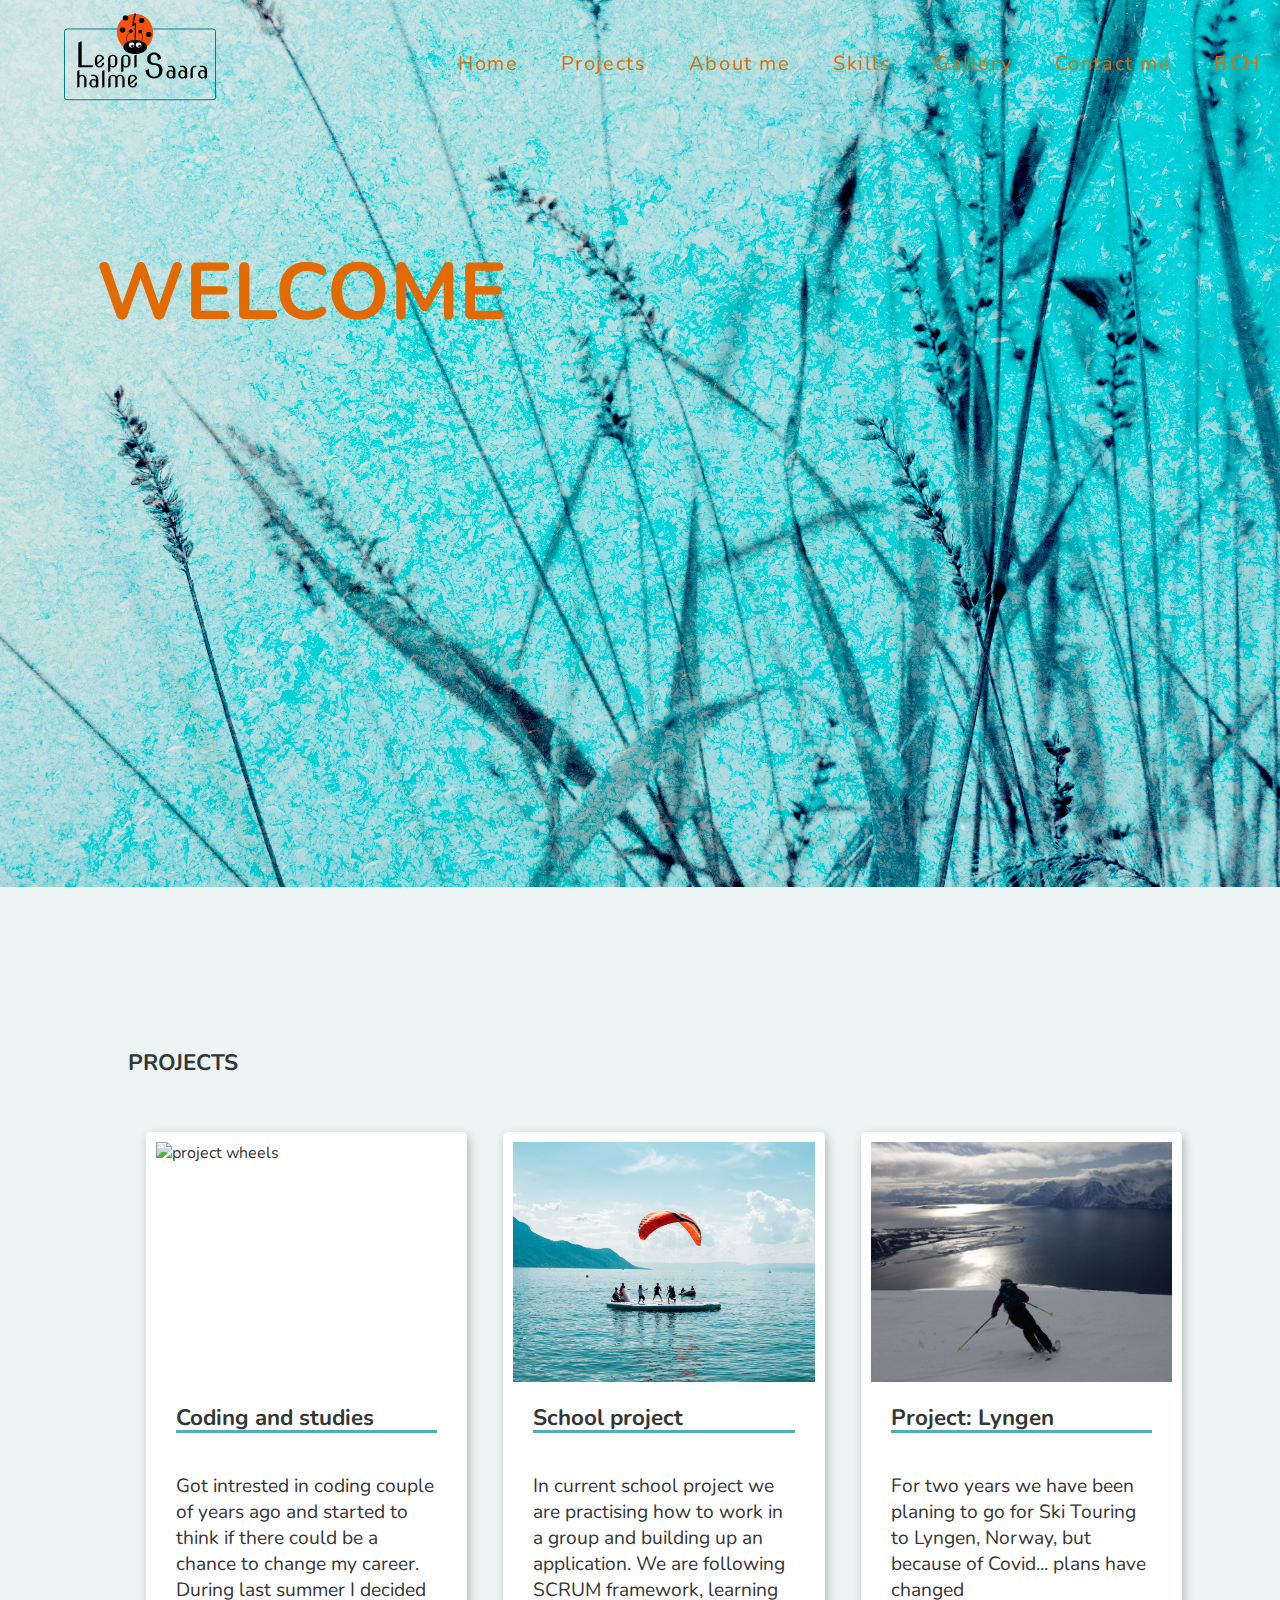
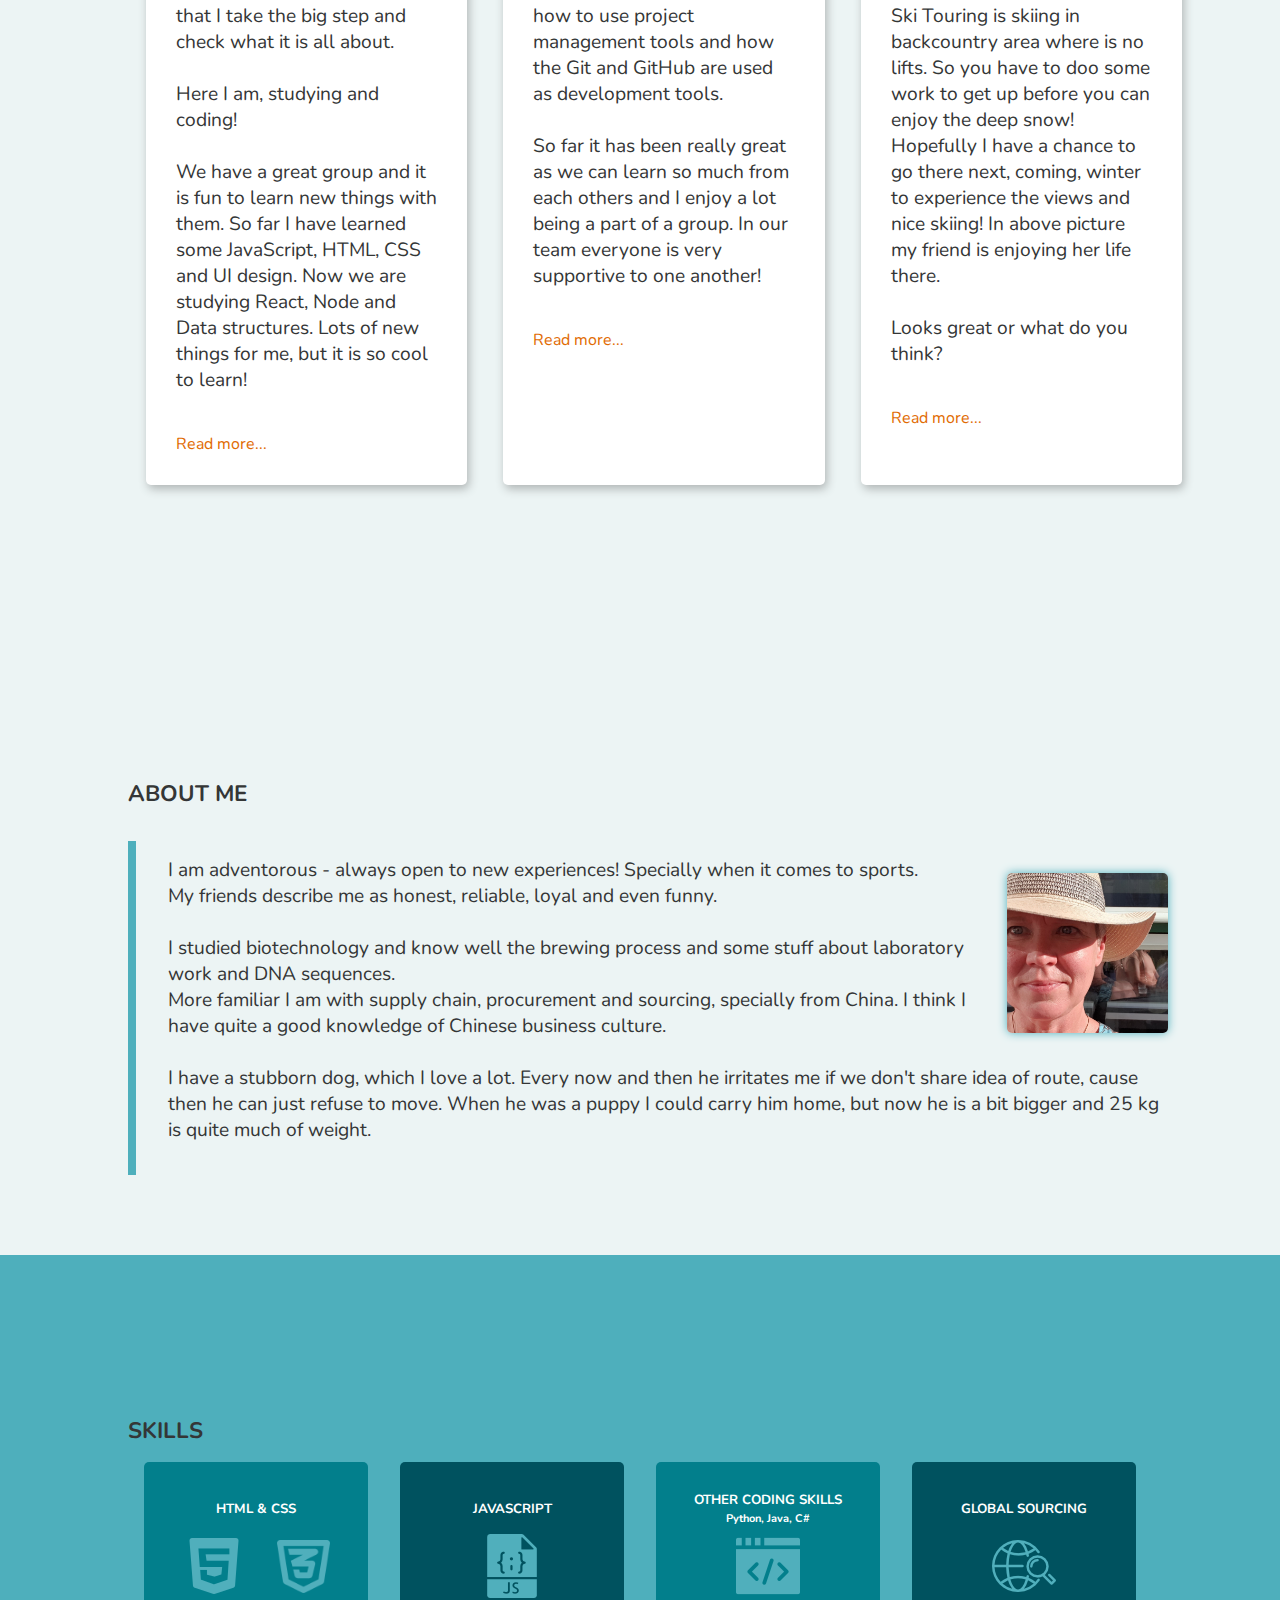
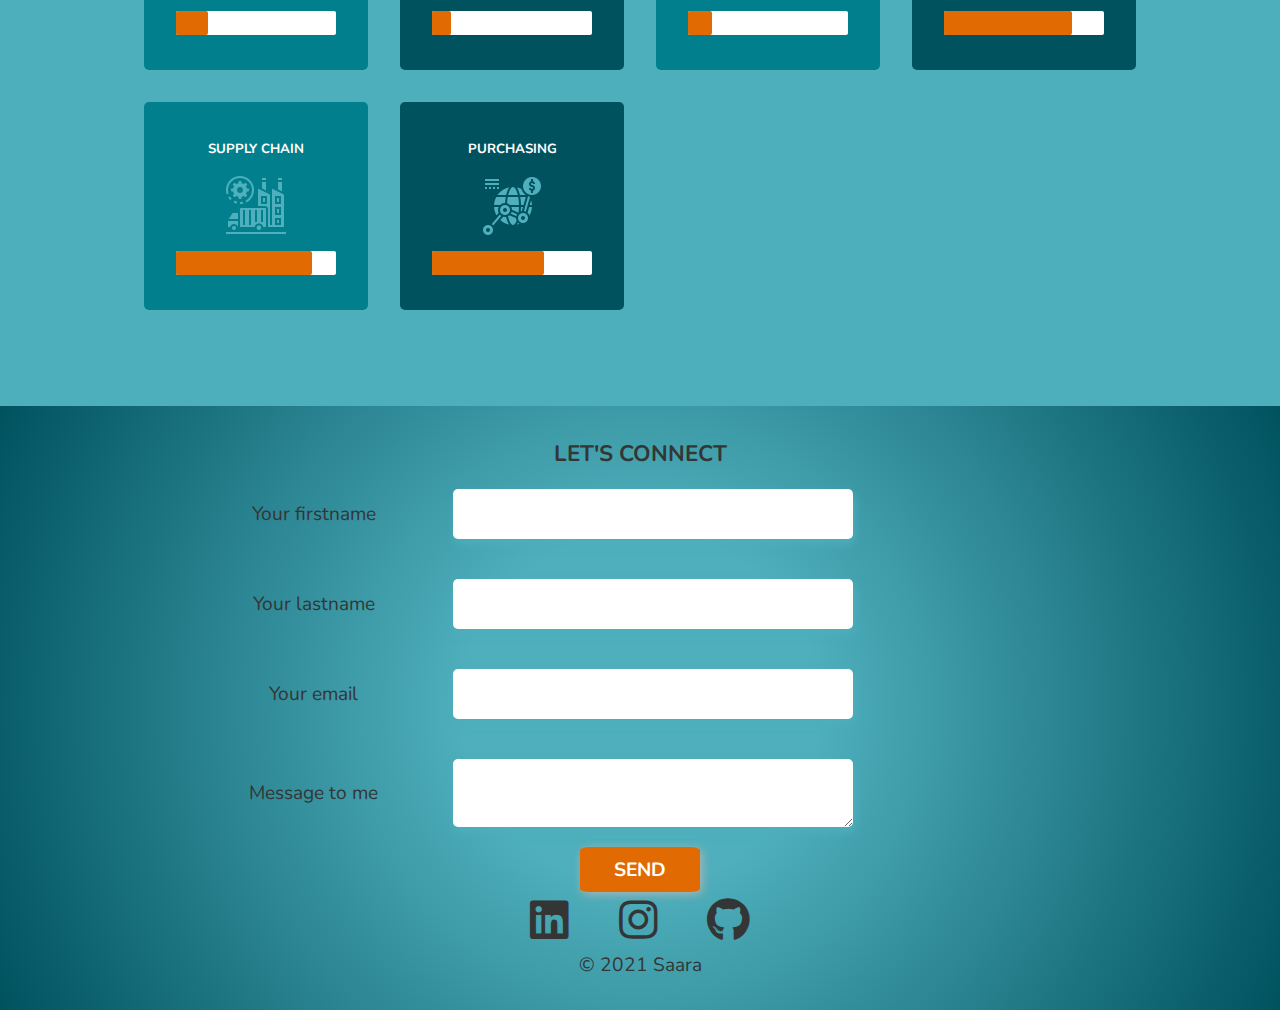
==== commit 4aa221f5: "lost pictures added and gallery page setup changed" ====
--- a/index.html
+++ b/index.html
@@ -23,7 +23,7 @@
 </head>
 
 <body>
-    <header id="top">
+    <header class="main-header" id="top">
         <div class="container">
             <div class="main-nav">
                 <div class="logo">
@@ -45,7 +45,7 @@
             </div>
 
             <div class="hero-banner">
-                <h2 class="main-header">Welcome </h2>
+                <h2 class="main-header">WELCOME</h2>
                 <h2 class="main-header second">to see my portfolio</h2>
             </div>
         </div>
@@ -60,7 +60,7 @@
                 </h3>
                 <div class="project-cards">
                     <div class="card">
-                        <img src="picturesPortfolio/pexels-markus-spiske-965345.jpg" alt="project wheels">
+                        <img src="./picturesPortfolio/pexels-markus-spiske-965345.jpg" alt="project wheels">
                         <h4>Coding and studies</h4>
 
                         <p>Got intrested in coding couple of years ago and started to think if there could be a chance
@@ -79,7 +79,7 @@
                     </div>
 
                     <div class="card">
-                        <img src="picturesPortfolio/noah-naf-d3qemhQ7Mpg-unsplash.jpg" alt="team">
+                        <img src="./picturesPortfolio/noah-naf-d3qemhQ7Mpg-unsplash.jpg" alt="team">
                         <h4>School project</h4>
 
                         <p>In current school project we are practising how to work in a group and building up an
@@ -120,7 +120,7 @@
                 <h3>
                     About Me
                 </h3>
-                <img src="/picturesPortfolio/profile_pic.jpg" alt="my face">
+                <img src="./picturesPortfolio/profile_pic.jpg" alt="my face">
                 <div class="abt-txt">
                     <p> I am adventorous - always open to new experiences! Specially when it comes to sports. <br>
                         My friends describe me as honest, reliable, loyal and even funny. <br>
--- a/style.css
+++ b/style.css
@@ -40,8 +40,6 @@
   font-family: "Nunito", sans-serif;
 }
 .container {
-  /*
-  max-width: 1200px;*/
   margin: 0 auto;
 }
 h2{
@@ -62,17 +60,16 @@
 }
 /* == == HEADER area == == */
 
-header {
+.main-header {
   background: url(picturesPortfolio/aaron-burden-Bpe_qXKhI0w-unsplash.jpg)
       no-repeat fixed center center/cover,
     url(picturesPortfolio/j-lee-OhWlmCiPhP4-unsplash.jpg) no-repeat fixed center
       center/cover;
-  height: 95vh;
+/*  height: 95vh;*/
   background-blend-mode: color-burn;
 }
 
 .main-nav {
-
   top: 0;
   width: 100vw;
   left: 0;
@@ -96,7 +93,7 @@
   color: var(--black);
 }
 
-header .container {
+.main-header .container {
   position: relative;
   padding: 1rem;
   /*width: 100%;*/
@@ -222,7 +219,6 @@
   display: none;
 }
 .fa-chevron-up {
-  
   font-size: 3.5rem;
   color: var(--secondary);
 }
@@ -457,7 +453,7 @@
   padding: 1rem;
   border-radius: 5px;
   border: none;
-  box-shadow: 2px 5px 10px var(--denim-mid-blue);
+  box-shadow: 2px 5px 10px var(--lt-secondary);
   width: 400px;
 }
 input:focus,
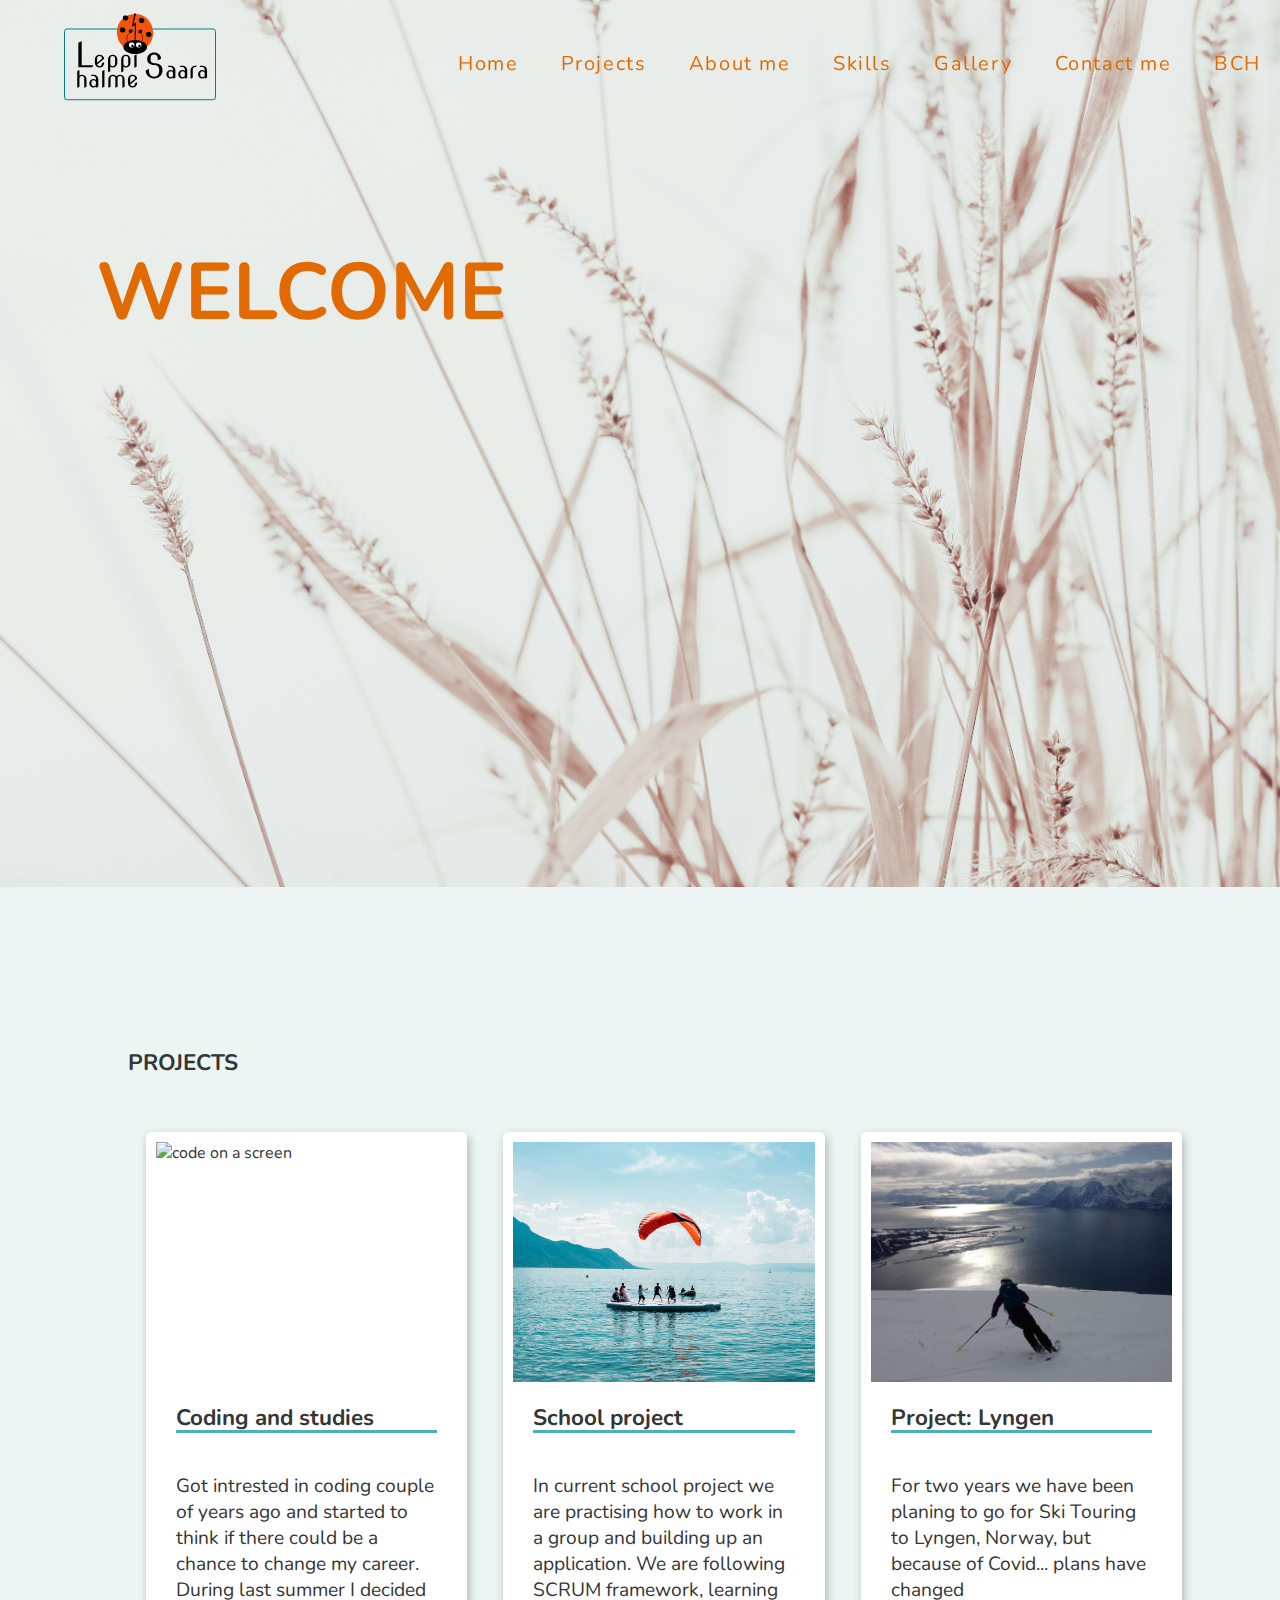
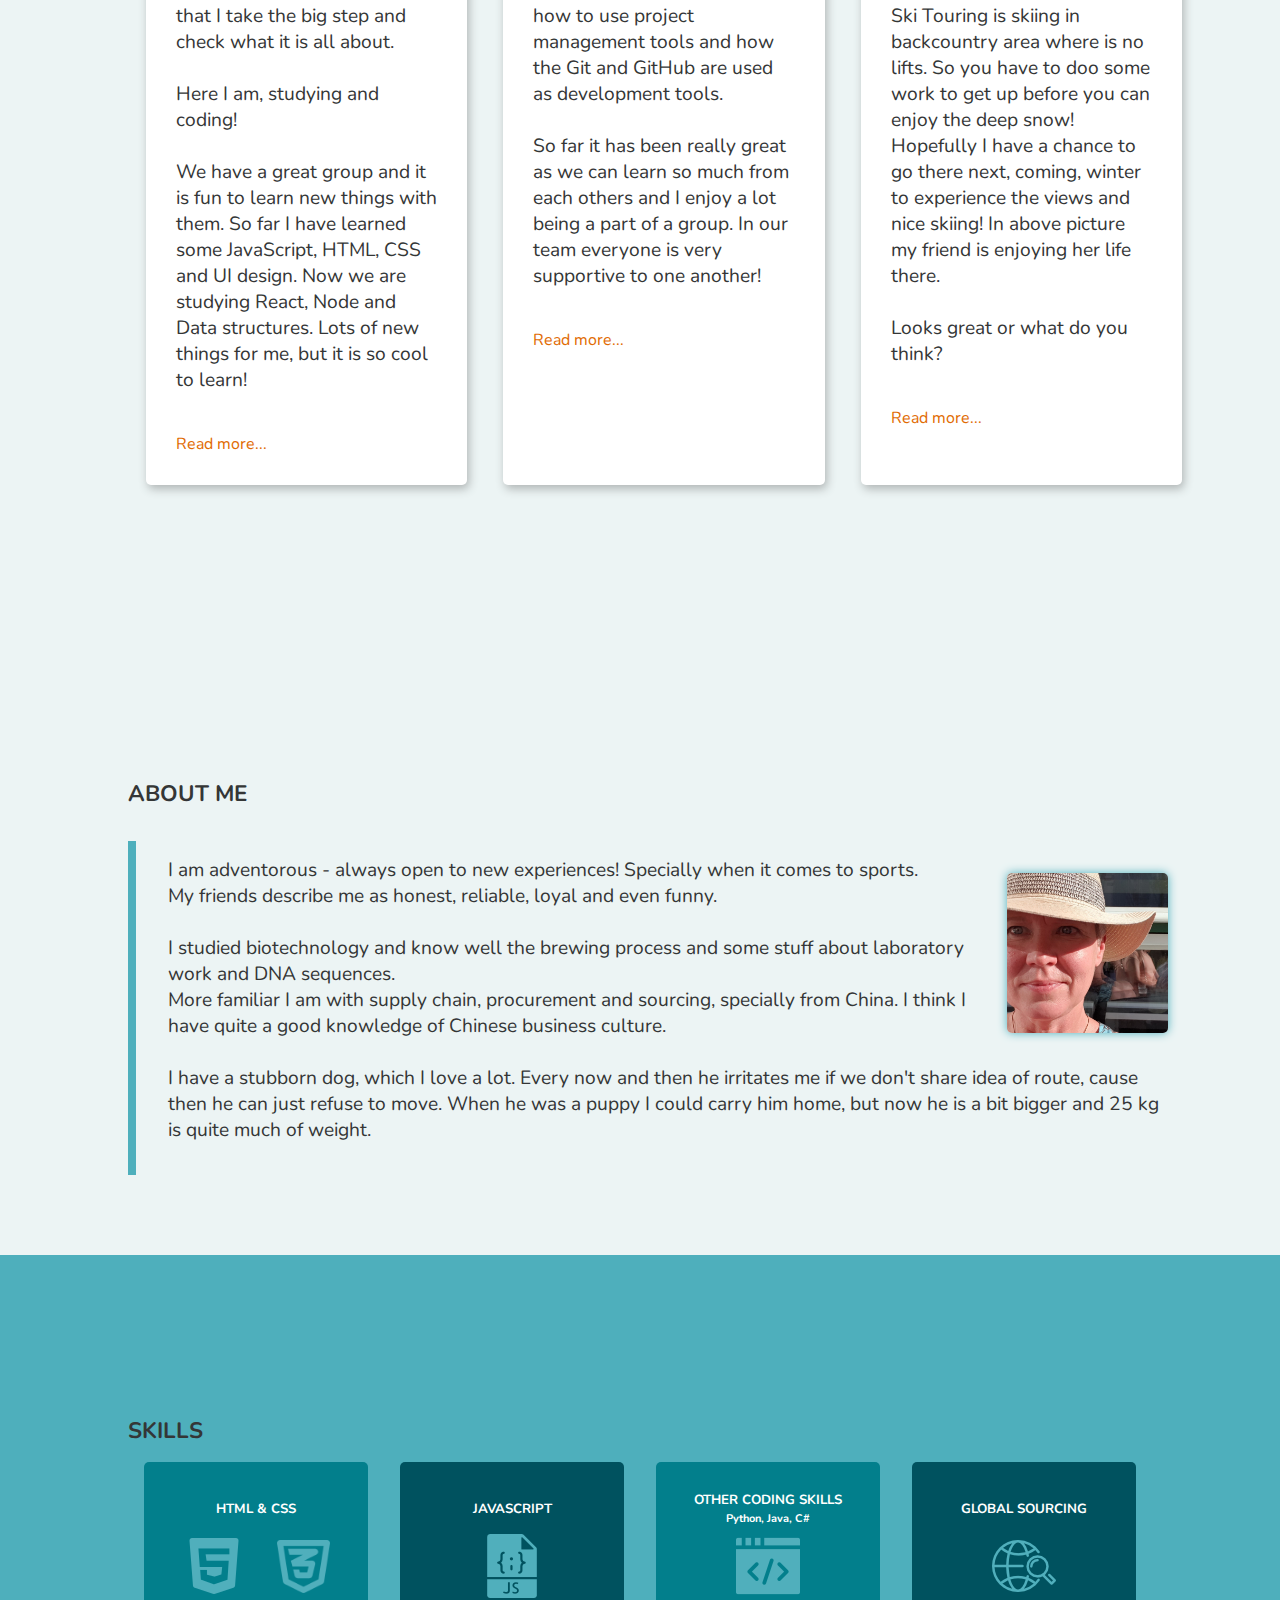
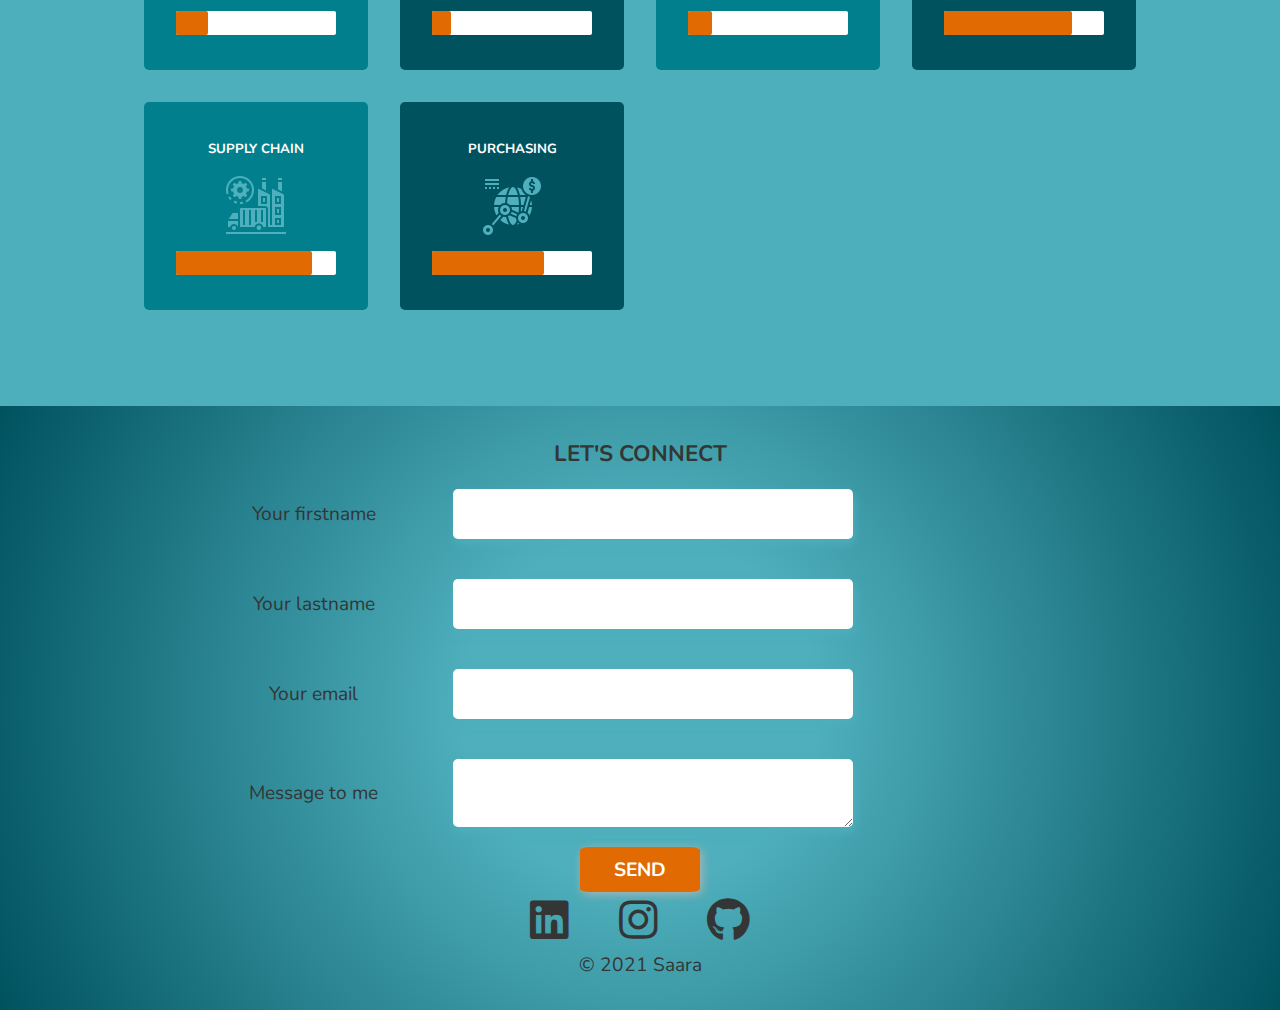
==== commit 0f8a4a95: "changed .jpg files to webp-format as page loaded slowly" ====
--- a/index.html
+++ b/index.html
@@ -6,11 +6,11 @@
     <meta http-equiv="X-UA-Compatible" content="IE=edge" />
     <meta name="viewport" content="width=device-width, initial-scale=1.0">
     <link rel="stylesheet" href="style.css" />
-    <link rel="shortcut icon" href="assets/logo/favicon_io (3)/favicon.ico" type="image/x-icon" />
-    <link rel="apple-touch-icon" sizes="180x180" href="/assets/logo/favicon_io (3)/apple-touch-icon.png">
-    <link rel="icon" type="image/png" sizes="16x16" href="./assets/logo/favicon_io (3)/favicon-16x16.png">
-    <link rel="icon" type="image/png" sizes="32x32" href="/assets/logo/favicon_io (3)/favicon-32x32.png">
-    <link rel="manifest" href="/site.webmanifest">
+    <link rel="shortcut icon" href="assets/favicon_io/favicon.ico" type="image/x-icon" />
+    <link rel="apple-touch-icon" sizes="180x180" href="/assets/favicon_io/apple-touch-icon.png">
+    <link rel="icon" type="image/png" sizes="16x16" href="./assets/favicon_io/favicon-16x16.png">
+    <link rel="icon" type="image/png" sizes="32x32" href="/assets/favicon_io/favicon-32x32.png">
+    <link rel="manifest" href="assets/favicon_io/site.webmanifest">
 
     <link rel="stylesheet" href="https://cdnjs.cloudflare.com/ajax/libs/font-awesome/5.15.4/css/all.min.css">
 
@@ -46,21 +46,20 @@
 
             <div class="hero-banner">
                 <h2 class="main-header">WELCOME</h2>
-                <h2 class="main-header second">to see my portfolio</h2>
+                <h2 class="main-header second">to visit my portfolio</h2>
             </div>
         </div>
     </header>
 
     <main>
         <div class="container">
-            <!-- ## PROJECTS part ## -->
             <section id="projects">
                 <h3>
                     Projects
                 </h3>
                 <div class="project-cards">
                     <div class="card">
-                        <img src="./picturesPortfolio/pexels-markus-spiske-965345.jpg" alt="project wheels">
+                        <img src="./picturesPortfolio/pexels-markus-spiske-965345.jpg" alt="code on a screen">
                         <h4>Coding and studies</h4>
 
                         <p>Got intrested in coding couple of years ago and started to think if there could be a chance
@@ -70,7 +69,6 @@
                             Here I am, studying and coding!
                             <br>
                             <br>
-
                             We have a great group and it is fun to learn new things with them. So far I have learned
                             some JavaScript, HTML, CSS and UI design. Now we are studying React, Node and
                             Data structures. Lots of new things for me, but it is so cool to learn!
@@ -79,7 +77,7 @@
                     </div>
 
                     <div class="card">
-                        <img src="./picturesPortfolio/noah-naf-d3qemhQ7Mpg-unsplash.jpg" alt="team">
+                        <img src="./picturesPortfolio/noah-naf-d3qemhQ7Mpg-unsplash.webp" alt="team">
                         <h4>School project</h4>
 
                         <p>In current school project we are practising how to work in a group and building up an
@@ -112,9 +110,6 @@
 
                 </div>
             </section>
-
-            <!-- ?? should container stop and start again, in this version not ??  -->
-            <!-- ## ABOUT me section ##  -->
 
             <section id="abt-me">
                 <h3>
@@ -226,13 +221,11 @@
                     </a>
                 </div>
             </form>
-
         </div>
 
         <p>
             © 2021 Saara
         </p>
-        </div>
 
     </footer>
     <div class="back-top-wrap">
--- a/style.css
+++ b/style.css
@@ -42,30 +42,30 @@
 .container {
   margin: 0 auto;
 }
-h2{
+h2 {
   font-size: 5em;
 }
-h3{
+h3 {
   font-size: 1.4em;
   text-transform: uppercase;
 }
-h4{
+h4 {
   font-size: 1.4em;
 }
-p{
+p {
   font-size: 1.2em;
 }
-label{
+label {
   font-size: 1.2em;
 }
 /* == == HEADER area == == */
 
 .main-header {
-  background: url(picturesPortfolio/aaron-burden-Bpe_qXKhI0w-unsplash.jpg)
+  background: url(picturesPortfolio/aaron-burden-Bpe_qXKhI0w-unsplash.webp)
       no-repeat fixed center center/cover,
-    url(picturesPortfolio/j-lee-OhWlmCiPhP4-unsplash.jpg) no-repeat fixed center
-      center/cover;
-/*  height: 95vh;*/
+    url(picturesPortfolio/j-lee-OhWlmCiPhP4-unsplash.webp) no-repeat fixed
+      center center/cover;
+  /*  height: 95vh;*/
   background-blend-mode: color-burn;
 }
 
@@ -96,7 +96,6 @@
 .main-header .container {
   position: relative;
   padding: 1rem;
-  /*width: 100%;*/
   display: flex;
   flex-wrap: wrap;
   justify-content: space-between;
@@ -124,20 +123,11 @@
   display: none;
   transition: all 0.2s ease-in;
 }
-.navbar-close i {
-  position: absolute;
-  top: 1.5rem;
-  right: 1rem;
-  cursor: pointer;
-  color: var(--secondary);
-  font-size: 20px;
-  display: none;
-  transition: all 0.2 ease-in;
-}
+
 .active {
   display: block;
 }
-  /* -- tällä navigaation liitää omaksi blokiksi -- */
+/* -- tällä navigaation liitää omaksi blokiksi -- */
 li {
   display: inline-block;
   padding: 0 1.2rem;
@@ -149,9 +139,6 @@
 .logo {
   padding: 0em 0em 0.5em 4em;
 }
-
-
-
 
 /* == == HERO_BANNER area == == */
 .hero-banner {
@@ -168,8 +155,8 @@
   left: 1em;
   color: var(--a1--complimentary);
 }
-.second{
-  overflow: hidden; 
+.second {
+  overflow: hidden;
   border-right: 0.1em solid transparent;
   line-height: 1em;
   border-radius: 0.1px;
@@ -179,13 +166,12 @@
   width: 0;
 }
 @keyframes typing {
-  from{
+  from {
     width: 0;
   }
-  to{
-    width:100%;
-  }
-
+  to {
+    width: 100%;
+  }
 }
 @keyframes blink {
   from,
@@ -193,7 +179,7 @@
     border-color: transparent;
   }
   50% {
-    border-color:var(--secondary);
+    border-color: var(--secondary);
   }
 }
 /* ===  BACK TO TOP BUTTON === */
@@ -311,12 +297,11 @@
 #abt-me img {
   float: right;
   margin: 2rem;
-  
+
   height: 10rem;
   position: relative;
   border-radius: 5px;
   box-shadow: 0 0 10px var(--lt-secondary);
- 
 }
 #abt-me h3 {
   color: var(--black);
@@ -513,12 +498,12 @@
 @media (max-width: 899px) {
   .main-nav {
     flex-direction: column;
-    /*align-items: flex-start;*/
   }
   .logo {
     padding-top: 0.6em;
     padding-bottom: 0;
-  } .logo-svg {
+  }
+  .logo-svg {
     height: 5rem;
   }
   ul {
@@ -538,16 +523,12 @@
   }
   .hero-banner h2 {
     font-size: 3.8em;
-    font-weight:600;
+    font-weight: 600;
     position: relative;
     top: 30%;
     left: 1em;
     color: var(--a1--complimentary);
   }
-  /*.hero-banner h2 {
-    top: 150px;
-    font-size: 3rem;
-  }*/
   .box {
     padding: 1rem;
     margin: 1rem;
@@ -558,16 +539,16 @@
   }
   .social-media {
     width: 30vw;
+  }
 }
 @media (max-width: 576px) {
-  h3{
+  h3 {
     font-size: 1.3em;
-    
-  }
-  h4{
+  }
+  h4 {
     font-size: 1.25em;
   }
-  p{
+  p {
     font-size: 1.1em;
   }
   .navigator {
@@ -598,14 +579,13 @@
   ul li {
     text-align: center;
     padding: 1rem 0rem;
-
     border-bottom: solid 1px var(--dk-white);
   }
 
   li a {
     font-size: 1.2rem;
   }
-  li:hover{
+  li:hover {
     font-weight: bolder;
   }
 
@@ -673,3 +653,4 @@
   .social-media {
     width: 40vw;
   }
+}
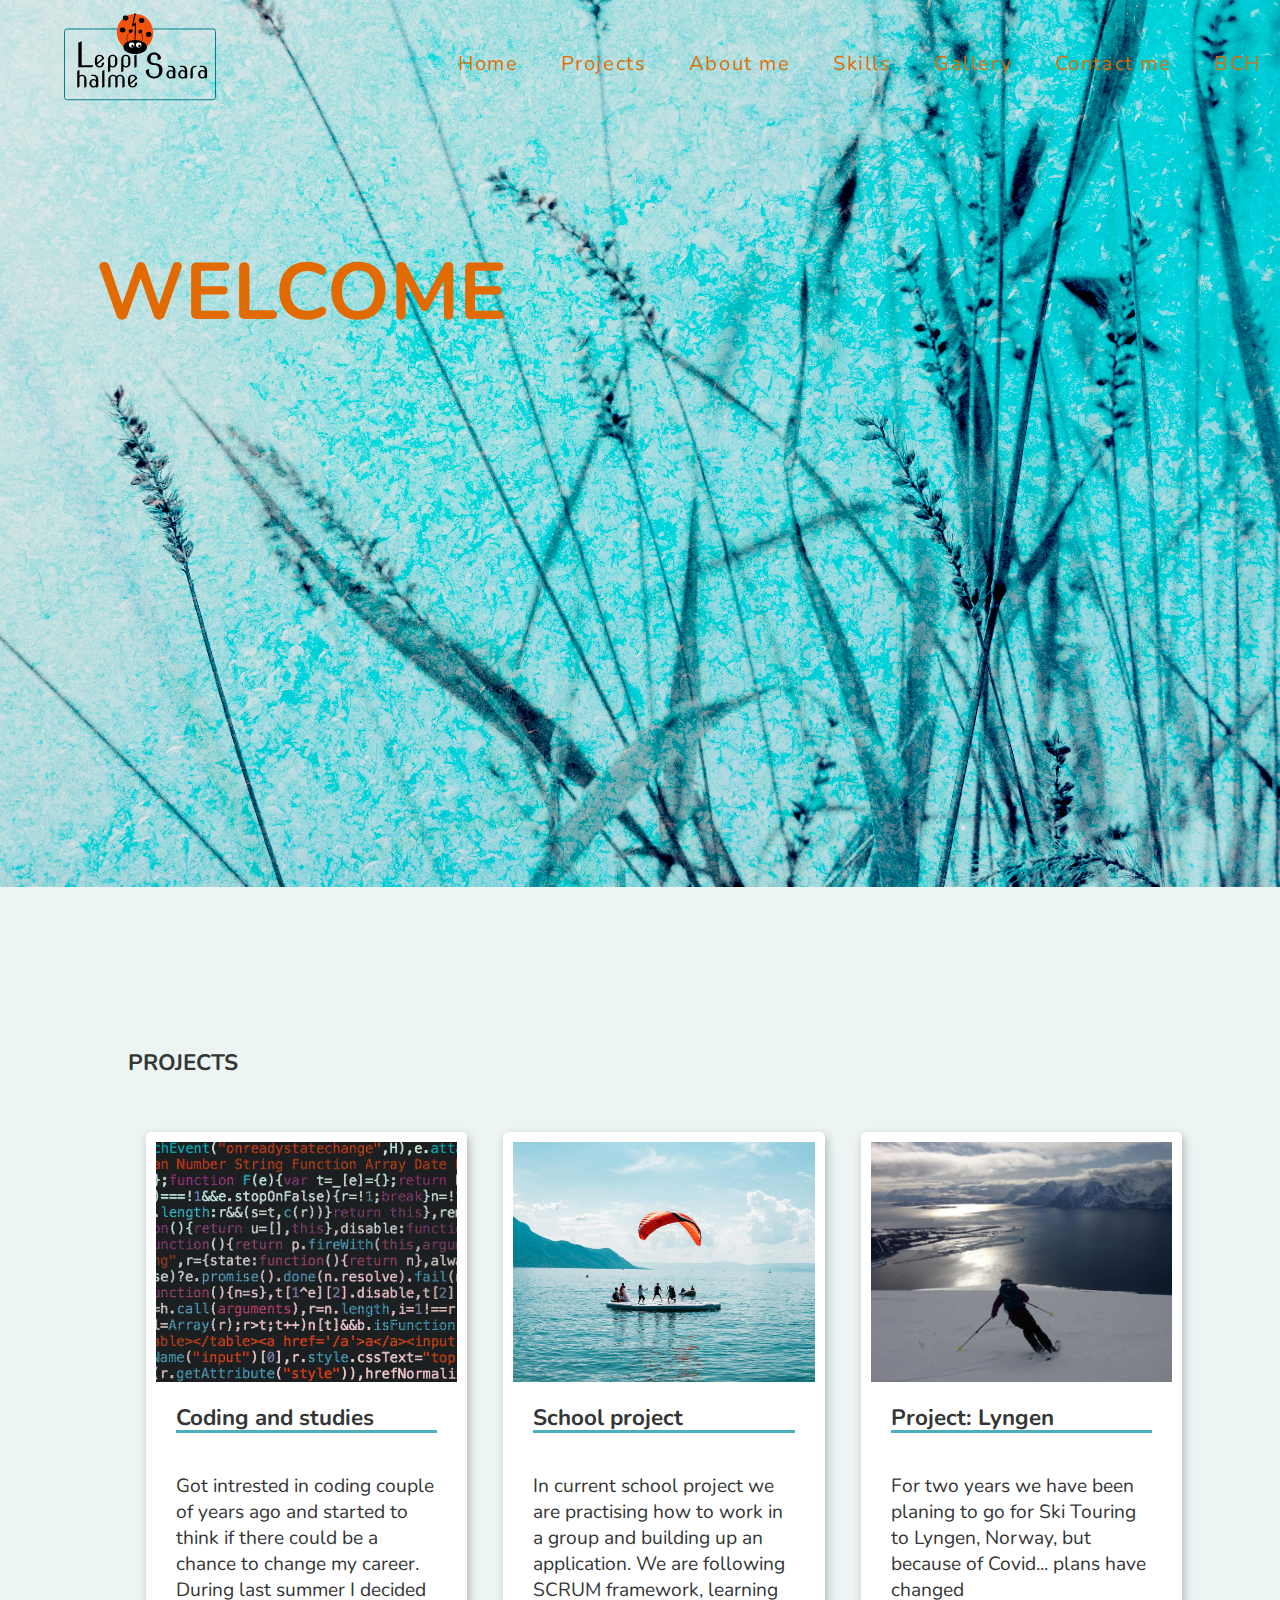
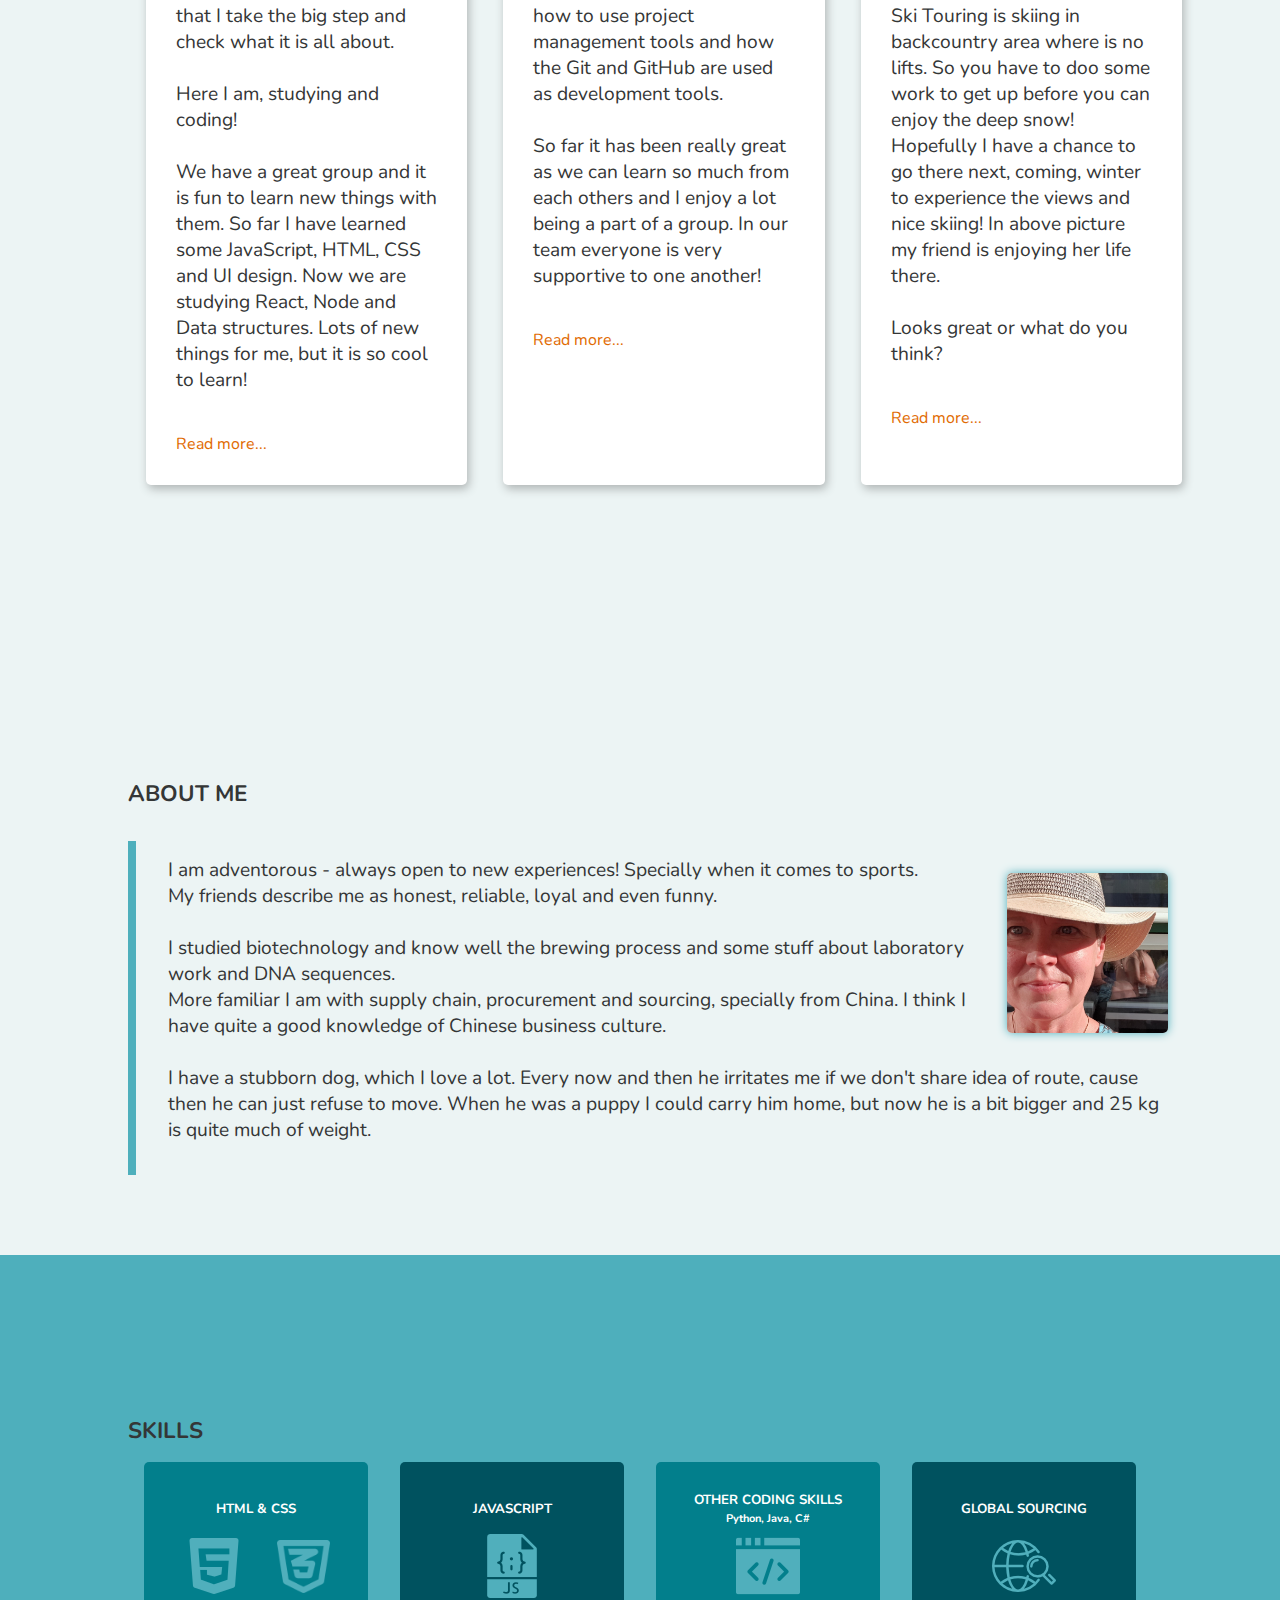
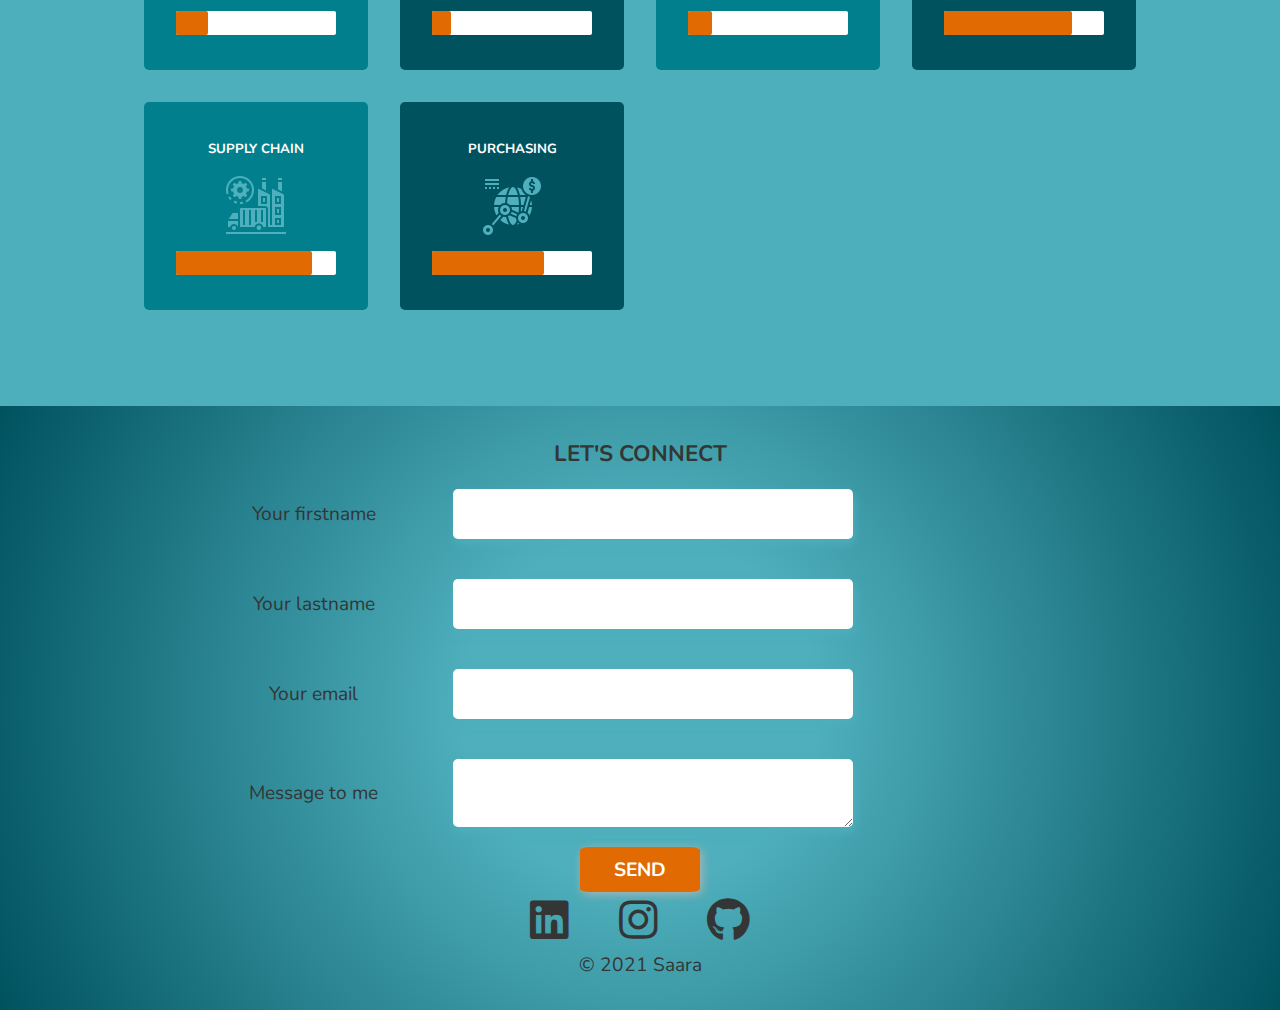
==== commit 2e96ac04: "some more photo optimizing" ====
--- a/index.html
+++ b/index.html
@@ -59,7 +59,7 @@
                 </h3>
                 <div class="project-cards">
                     <div class="card">
-                        <img src="./picturesPortfolio/pexels-markus-spiske-965345.jpg" alt="code on a screen">
+                        <img src="./picturesPortfolio/pexels-markus-spiske-965345.webp" alt="code on a screen">
                         <h4>Coding and studies</h4>
 
                         <p>Got intrested in coding couple of years ago and started to think if there could be a chance
--- a/style.css
+++ b/style.css
@@ -61,7 +61,7 @@
 /* == == HEADER area == == */
 
 .main-header {
-  background: url(picturesPortfolio/aaron-burden-Bpe_qXKhI0w-unsplash.webp)
+  background: url(picturesPortfolio/aaron-burden-Bpe_qXKhI0w-t_unsplash.webp)
       no-repeat fixed center center/cover,
     url(picturesPortfolio/j-lee-OhWlmCiPhP4-unsplash.webp) no-repeat fixed
       center center/cover;
